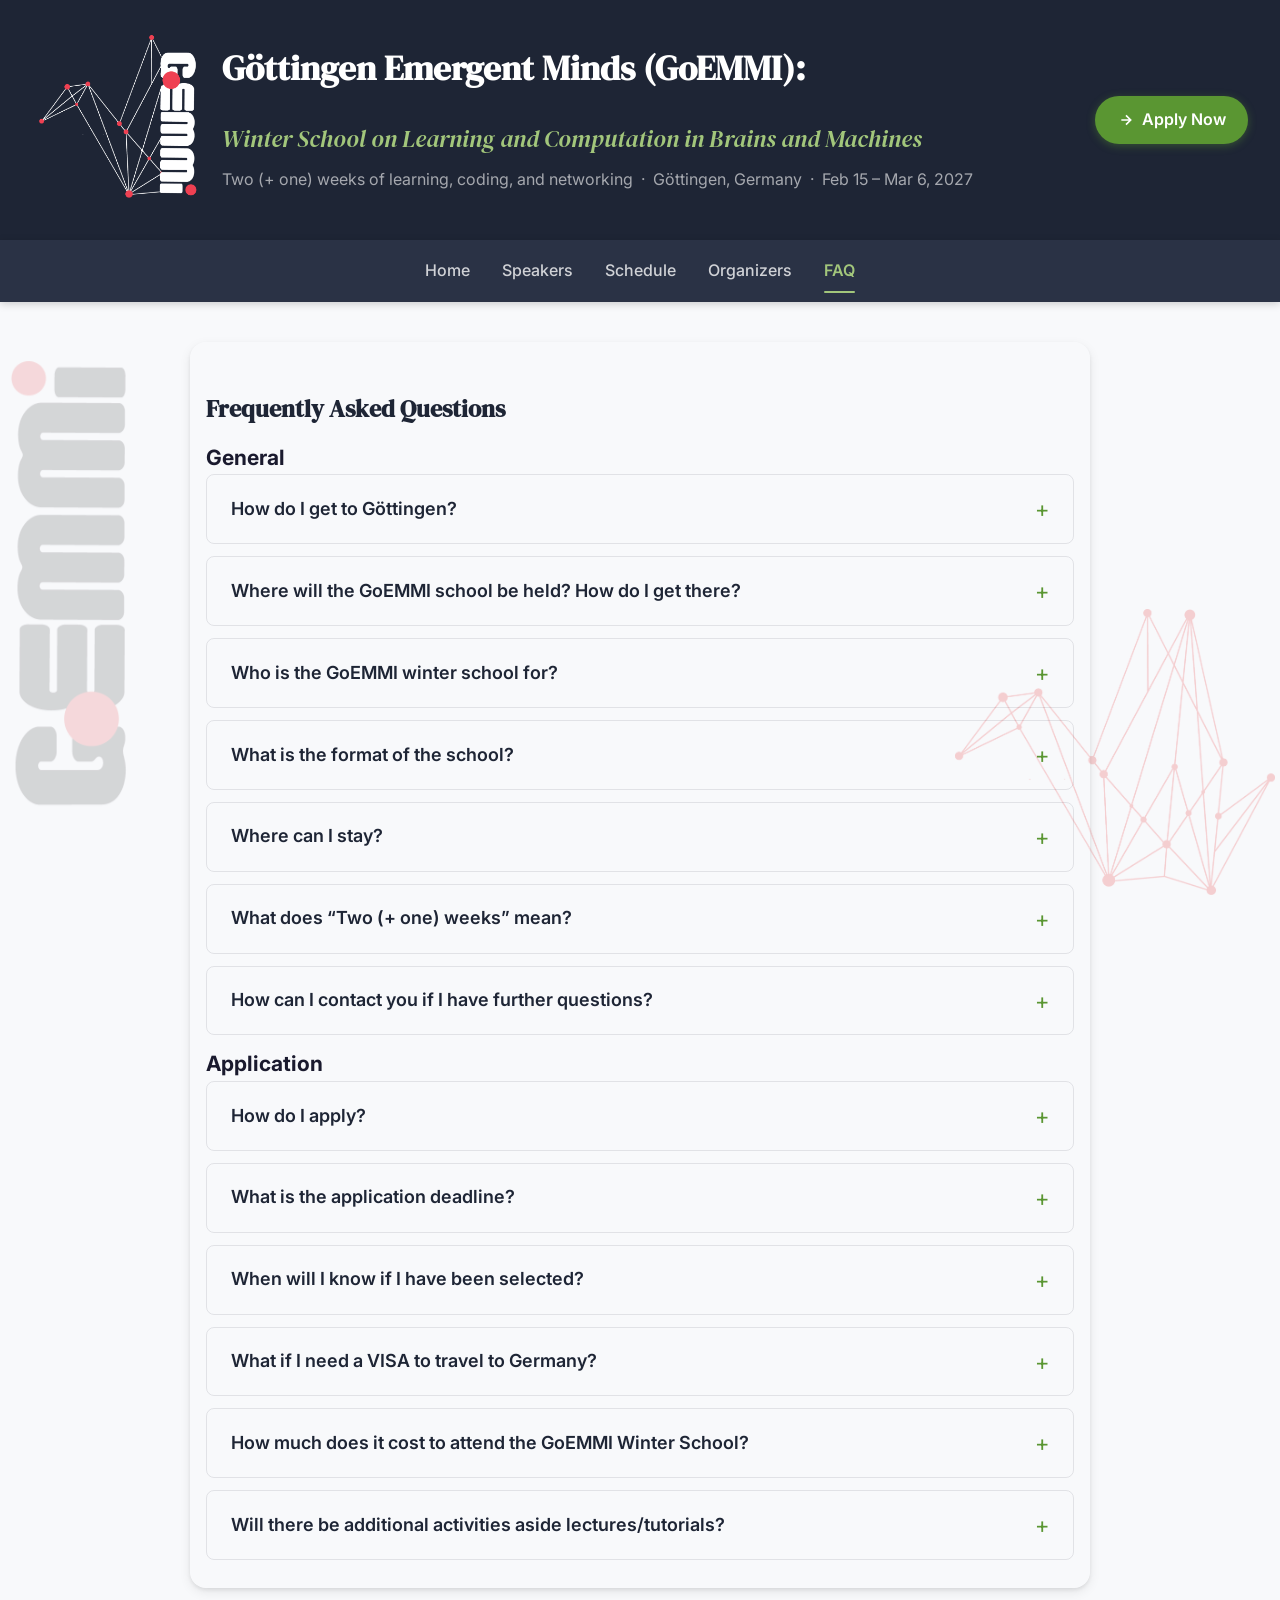
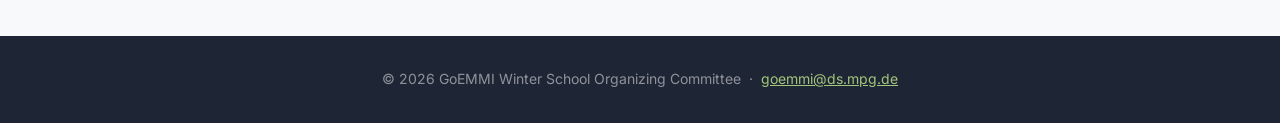
==== faq.html @ 10cb1e60 "h2 updated" ====
<!DOCTYPE html>
<html lang="en">
<head>
    <meta charset="UTF-8">
    <meta name="viewport" content="width=device-width, initial-scale=1.0">
    <title>GoEMMI 2027 — Winter School</title>
    <link rel="preconnect" href="https://fonts.googleapis.com">
    <link rel="preconnect" href="https://fonts.gstatic.com" crossorigin>
    <link href="https://fonts.googleapis.com/css2?family=DM+Serif+Display:ital@0;1&family=Inter:wght@300..700&display=swap" rel="stylesheet">
    <link rel="stylesheet" href="css/style.css">
</head>
<body>
    <a href="#main" class="skip-link">Skip to content</a>
    <header>
      <div class="header-inner">
        <a href="index.html" class="header-logo-link" aria-label="GoEMMI 2027 home">
          <img src="resources/logos/Logo02_white.png" alt="GoEMMI logo" class="header-logo-img" width="120" height="120" loading="eager">
        </a>
        <div class="header-text">
          <h1>Göttingen Emergent Minds (GoEMMI):</h1>
          <h2>Winter School on Learning and Computation in Brains and Machines</h2>
          <p>Two (+ one) weeks of learning, coding, and networking &nbsp;·&nbsp; Göttingen, Germany &nbsp;·&nbsp; Feb 15 – Mar 6, 2027</p>
        </div>
      </div>
        <a href="https://events.gwdg.de/event/1440/registrations/1227/" target="_blank" rel="noopener noreferrer" class="header-apply-btn">
          <svg width="16" height="16" viewBox="0 0 24 24" fill="none" stroke="currentColor" stroke-width="2.5" aria-hidden="true"><path d="M5 12h14M12 5l7 7-7 7"/></svg>
          Apply Now
        </a>
      </header>

    <nav>
        <a href="index.html">Home</a>
        <a href="speakers.html">Speakers</a>
        <a href="schedule.html">Schedule</a>
        <a href="organizers.html">Organizers</a>
        <a href="faq.html"aria-current="page">FAQ</a>
    </nav>

    <main id="main" class="container">
        <h2>Frequently Asked Questions</h2>
        
        <section class="faq-section">
            <h3>General</h3>
            <details>
                <summary>How do I get to Göttingen?</summary>
                <div class="faq-content">
                    <p>Göttingen is located in central Germany in the state of Lower Saxony (<em>Niedersachsen</em>), and as such is very well connected by the Deutsche Bahn high-speed rail system. Those arriving by rail should book tickets for the <strong>Göttingen Central Station (Göttingen Bahnhof)</strong>.</p>
                    <p>For those arriving by plane, the most convenient airport is Frankfurt International Airport (FRA) located in Frankfurt am Main. From the airport, Göttingen can be reached in ~2h via high-speed rail. The most convenient train ticket to Göttingen for those arriving by air can be booked from <em>Frankfurt Flughafen Fernbahnhof</em> which departs from inside Terminal 1 of the airport and has a direct connection to Göttingen.</p>
                    <p><a href="https://www.ds.mpg.de/2340/contact" target="_blank">Click here for more information</a>.</p>
                </div>
            </details>

            <details>
                <summary>Where will the GoEMMI school be held? How do I get there?</summary>
                <div class="faq-content">
                    <p>The GoEMMI school is hosted by the <a href="https://www.ds.mpg.de/" target="_blank">Max Planck Institute for Dynamics and Self-Organization</a>, located at Am Faßberg on the edge of the city. The campus can be reached via a 25 minute bus ride on the 21, and 23 bus lines from the central station, and the 22 bus line from the city center.</p>
                    <p><a href="https://www.ds.mpg.de/2340/contact" target="_blank">Click here for more information</a>.</p>
                </div>
            </details>

            <details>
                <summary>Who is the GoEMMI winter school for?</summary>
                <div class="faq-content">
                    <p>The GoEMMI Winter School is primarily aimed at late-stage Master’s students, PhD candidates, postdoctoral researchers, group leaders and professors working in areas such as computational neuroscience, statistical physics, complex dynamics, information theory, and biological or machine learning who are interested in deepening their understanding of both the theoretical and practical aspects of cognitive science.</p>
                    <p>This said, we warmly welcome applications from anyone with an interest in the topic: please do not hesitate to apply, even if your background does not fully align with those listed above. We particularly encourage applications from individuals from underrepresented backgrounds in academia.</p>
                </div>
            </details>

            <details>
                <summary>What is the format of the school?</summary>
                <div class="faq-content">
                    <p>The school is intended to provide a mixture of theoretical and hands on experience. Students will attend a mixture of lectures, which explore relevant background information and theory in a topic, and tutorials, where students will have the opportunity to engage practically with the material and discuss topics in depth with lecturers. Students will also complete an independed project with final results presented on the last day of the school.</p>
                    <p> A detailed schedule is available on the <a href="schedule.html">Schedule</a> page.</p>
                </div>
            </details>

            <details>
                <summary>Where can I stay?</summary>
                <div class="faq-content">
                    <p>There are many accomodation options available in Göttingen. However, we encourage students to stay at the <a href="https://www.ds.mpg.de/scientificmeetingcenter/" target="_blank">Max Planck Institute Guest house</a>, offering double rooms or a shared apartments. The Guest House is located in the southern part of the city, is connected to the train station by bus lines 61 and 21, and to the winter school venue by bus lines 21 and 22. The cost for the entire duration of the Winter School is €360. We encourage students to extend their stay by one additional week to complete the hands-on activities of the school without additional cost.</p>
                </div>
            </details>

            <details>
                <summary>What does “Two (+ one) weeks” mean?</summary>
                <div class="faq-content">
                    <p>During the first core weeks of the school (15/02/2027 to 26/02/2027) the school will feature lectures and hands-on tutorials from distinguished speakers as well as a hackaton. The thirs week of the school (26/02/2027 to 06/03/2027) will feature, instead, lab visits, networking events and time to further develop the projects initiated during the hackaton. Applicants are strongly encouraged to participate in the full three weeks, but only the attendance to the first core weeks is compulsory.</p>
            </details>
    
            <details>
                <summary>How can I contact you if I have further questions?</summary>
                <div class="faq-content">
                    <p>If you cannot find the answer to your questions in the FAQs, you may contact the organizing team at <a href="mailto:goemmi@ds.mpg.de">goemmi@ds.mpg.de</a>. Please note that we are a small team, so responses may be significantly delayed.</p>
            </details>
        </section>

        <section class="faq-section">
            <h3>Application</h3>
            <details>
                <summary>How do I apply?</summary>
                <div class="faq-content">
                    <p>We will open the application process at the beginning of June. Please have your up-to-date CV ready. We will ask you to indicate your level of confidence with programming languages and to briefly summarize your research projects related to the topic of the school. When considering applications, we will take into account the applicants’ career level to normalize obvious discrepancies in research experience. No reference letters are required.</p>
                </div>
            </details>
            
            <details>
                <summary>What is the application deadline?</summary>
                <div class="faq-content">
                    <p>Applications will close on September 1st 2026.</p>
                </div>
            </details>

            <details>
                <summary>When will I know if I have been selected?</summary>
                <div class="faq-content">
                    <p>The list of selected students is expected to be announced at the beginning of October, providing ample time for VISA procedure, travel arrangements and planning.</p>
                </div>
            </details>

            <details>
                <summary>What if I need a VISA to travel to Germany?</summary>
                <div class="faq-content">
                    <p>You will be able to specify your VISA requirements in the application form. We’ll gladly help you as much as possible.</p>
            </details>
            
            <details>
                <summary>How much does it cost to attend the GoEMMI Winter School?</summary>
                <div class="faq-content">
                    <p>There is no registration fee for the GoEMMI Winter School. However, participants are responsible for their own travel and accommodation expenses.</p>
                    <p>We believe that financial constraints should not prevent anyone from attending. Therefore, we will do our best to support selected participants with travel and accommodation costs when no alternative funding is available. If funding is a concern, please indicate this in your application.</p>
                    <p>Accommodation at the Max Planck Guest House costs approximately €360 for a stay of two (or three) weeks. Coffee breaks and one conference dinner are included in the program. Lunches and most dinners are not covered and must generally be paid for by the participants.</p>
                    <p>The university canteen is conveniently located near the lecture hall and offers affordable lunch options (approximately €4 per meal). In addition, the Guest House is fully equipped with kitchens and refrigerators, allowing participants to easily prepare their own meals if they wish.</p>
                </div>
            </details>

            <details>
                <summary>Will there be additional activities aside lectures/tutorials?</summary>
                <div class="faq-content">
                    <p>During the first core weeks of the school, the participants will be offered the opportunity to present their projects during a poster session. Additionally, there will be presentations from research groups based in Goettingen related to the topics of the winter school. Aside from the institutional program, there will be team building events and tours of the city.</p>
                    <p>The third week of the school will feature several laboratory tours as well as networking events.</p>
                </div>
            </details>
            
        </section>
    </main>


    <footer class="footer">
        © 2026 GoEMMI Winter School Organizing Committee &nbsp;·&nbsp;
        <a href="mailto:goemmi@ds.mpg.de">goemmi@ds.mpg.de</a>
    </footer>

    <img src="resources/logos/Goose_Logo_Red.png" alt="" class="page-goose-watermark" aria-hidden="true" width="840" loading="lazy">
    <img src="resources/logos/Text_logo_Blk.png" alt="" class="page-goemmi-watermark" aria-hidden="true" loading="lazy">

    <script src="js/script.js"></script>
</body>
</html>
---- css/style.css ----
@import url('https://fonts.googleapis.com/css2?family=DM+Serif+Display:ital@0;1&family=Inter:wght@300..700&display=swap');

*, *::before, *::after { box-sizing: border-box; margin: 0; padding: 0; }

:root {
  --green:        #5a9632;
  --green-dark:   #3d6e1f;
  --green-light:  #a2c67b;
  --green-pale:   #eef5e7;
  --navy:         #1e2535;
  --navy-2:       #2a3245;
  --text:         #1a1a2e;
  --text-muted:   #5a5f72;
  --text-faint:   #9da3b4;
  --bg:           #f8f9fb;
  --surface:      #ffffff;
  --surface-2:    #f2f5f8;
  --border:       rgba(30,37,53,0.1);
  --radius-sm:    0.375rem;
  --radius-md:    0.5rem;
  --radius-lg:    0.75rem;
  --radius-xl:    1rem;
  --shadow-sm:    0 1px 3px rgba(0,0,0,0.06), 0 1px 2px rgba(0,0,0,0.04);
  --shadow-md:    0 4px 12px rgba(0,0,0,0.08), 0 2px 4px rgba(0,0,0,0.08);
  --shadow-lg:    0 12px 32px rgba(0,0,0,0.1), 0 4px 8px rgba(0,0,0,0.05);
  --font-display: 'DM Serif Display', Georgia, serif;
  --font-body:    'Inter', 'Helvetica Neue', sans-serif;
  --text-xs:   clamp(0.75rem,  0.7rem  + 0.25vw, 0.875rem);
  --text-sm:   clamp(0.875rem, 0.8rem  + 0.35vw, 1rem);
  --text-base: clamp(1rem,     0.95rem + 0.25vw, 1.125rem);
  --text-lg:   clamp(1.125rem, 1rem    + 0.75vw, 1.5rem);
  --text-xl:   clamp(1.5rem,   1.2rem  + 1.25vw, 2.25rem);
  --text-2xl:  clamp(2rem,     1.2rem  + 2.5vw,  3.5rem);
  --space-2: 0.5rem;  --space-3: 0.75rem; --space-4: 1rem;
  --space-5: 1.25rem; --space-6: 1.5rem;  --space-8: 2rem;
  --space-10: 2.5rem; --space-12: 3rem;   --space-16: 4rem;
}

.page-goose-watermark {
  position: fixed;        
  bottom: 05px;          
  right: 05px;
  width: clamp(140px, 25vw, 520px);  
  height: auto;
  opacity: 0.2;         
  pointer-events: none;   
  user-select: none;
  z-index: 0;
  mix-blend-mode: multiply;  
  filter: grayscale(1%);    
}

.page-goemmi-watermark {
  position: fixed;
  top: 65vh;
  left: -5px;
  transform: translateY(-50%);  
  width: clamp(50px, 12vw, 200px);
  height: auto;
  opacity: 0.15;
  pointer-events: none;
  user-select: none;
  z-index: 0;
  mix-blend-mode: multiply;
  filter: grayscale(1%);
}

/* keeps all page content above the watermark layer */
header, nav, main, section, footer { position: relative; z-index: 1; }

html { scroll-behavior: smooth; -webkit-font-smoothing: antialiased; text-rendering: optimizeLegibility; }
body { font-family: var(--font-body); font-size: var(--text-base); color: var(--text); background: var(--bg); line-height: 1.6; min-height: 100dvh; }
img, video { display: block; max-width: 100%; height: auto; }
a { color: var(--green); transition: color 0.18s ease; }
a:hover { color: var(--green-dark); }
:focus-visible { outline: 2px solid var(--green); outline-offset: 3px; border-radius: var(--radius-sm); }

/* ── SKIP LINK ── */
.skip-link { position: absolute; top: -100%; left: var(--space-4); background: var(--navy); color: #fff; padding: var(--space-2) var(--space-4); border-radius: 0 0 var(--radius-md) var(--radius-md); font-size: var(--text-sm); font-weight: 600; z-index: 200; }
.skip-link:focus { top: 0; }

/* ── HEADER ── */
header {
  background: var(--navy);
  color: #fff;
  padding: var(--space-6) var(--space-8);
  display: flex;
  align-items: center;
  justify-content: space-between;
  gap: var(--space-6);
}

/* .header-inner wraps logo + text */
.header-inner {
  display: flex;
  align-items: center;
  gap: var(--space-5);
  flex: 1;
  min-width: 0;
}

/* Logo */
.header-logo-link { flex-shrink: 0; display: block; }
.header-logo-img {
  height: clamp(80px, 15vw, 300px);
  width: auto;
  display: block;
  border-radius: var(--radius-md);
  mix-blend-mode: screen;
}

/* Text block — .header-text is the new name, .header-left kept for backward compat */
.header-text,
.header-left {
  min-width: 0;
  flex: 1;
}
.header-text h1,
.header-left h1 {
  font-family: var(--font-display);
  font-size: var(--text-xl);
  color: #fff;
  line-height: 1.15;
  margin-bottom: var(--space-2);
}
.header-text h2,
.header-left h2 {
  font-family: var(--font-display);
  font-size: var(--text-lg);
  font-style: italic;
  color: var(--green-light);
  font-weight: 400;
  margin-bottom: var(--space-2);
}
.header-text p,
.header-left p {
  font-size: var(--text-sm);
  color: rgba(255,255,255,0.6);
}

/* Apply button in header */
.header-apply-btn {
  display: inline-flex;
  align-items: center;
  gap: var(--space-2);
  background: var(--green);
  color: #fff !important;
  text-decoration: none;
  padding: 0.7rem 1.4rem;
  border-radius: 9999px;
  font-weight: 600;
  font-size: var(--text-sm);
  white-space: nowrap;
  flex-shrink: 0;
  transition: background 0.18s ease, transform 0.15s ease, box-shadow 0.18s ease;
  box-shadow: 0 2px 8px rgba(90,150,50,0.4);
}
.header-apply-btn:hover,
.header-apply-btn:focus { background: var(--green-dark); transform: translateY(-1px); box-shadow: 0 4px 16px rgba(90,150,50,0.5); }

/* ── NAV ── */
nav {
  background: var(--navy-2);
  display: flex;
  justify-content: center;
  align-items: center;
  gap: var(--space-8);
  padding: 0.85rem var(--space-8);
  position: sticky;
  top: 0;
  z-index: 50;
  box-shadow: 0 2px 8px rgba(0,0,0,0.18);
}
nav a { color: rgba(255,255,255,0.78); text-decoration: none; font-weight: 500; font-size: var(--text-sm); padding: 0.3em 0; position: relative; transition: color 0.2s ease; }
nav a::after { content: ""; display: block; height: 2px; width: 0%; background: var(--green-light); position: absolute; left: 0; bottom: -4px; transition: width 0.22s cubic-bezier(.12,.74,.58,1.03); border-radius: 2px; }
nav a:hover, nav a:focus { color: #fff; outline: none; }
nav a:hover::after, nav a:focus::after { width: 100%; }
nav a.active, nav a[aria-current="page"] { color: var(--green-light); font-weight: 600; }
nav a.active::after, nav a[aria-current="page"]::after { width: 100%; }

/* ── COUNTDOWN HERO BAND ── */
.hero-band {
  background: linear-gradient(135deg, var(--navy) 0%, var(--navy-2) 100%);
  color: #fff;
  padding: var(--space-10) var(--space-8);
  text-align: center;
  position: relative;
  overflow: hidden;
}
.hero-goose {
  position: absolute;
  right: -4%;
  bottom: -8%;
  width: 48%;
  max-width: 500px;
  opacity: 0.15;
  mix-blend-mode: screen;
  pointer-events: none;
  user-select: none;
  transform: rotate(-5deg);
}
.hero-band-content { position: relative; z-index: 1; }
.hero-band h2 { font-family: var(--font-display); font-size: var(--text-xl); color: var(--green-light); margin-bottom: var(--space-8); }
.countdown-grid { display: flex; flex-wrap: wrap; gap: var(--space-8); justify-content: center; }
.countdown-box { background: rgba(255,255,255,0.07); border: 1px solid rgba(255,255,255,0.12); border-radius: var(--radius-xl); padding: var(--space-6) var(--space-8); min-width: 340px; max-width: 420px; flex: 1; }
.countdown-box-title { font-size: var(--text-xs); font-weight: 700; letter-spacing: 0.1em; text-transform: uppercase; color: rgba(255,255,255,0.5); margin-bottom: var(--space-4); }
.countdown-digits { display: flex; gap: var(--space-3); justify-content: center; align-items: flex-end; flex-wrap: nowrap; min-height: 4rem; }
.countdown-unit { display: flex; flex-direction: column; align-items: center; gap: 0.2rem; }
.countdown-num { font-family: var(--font-display); font-size: clamp(2.2rem, 5vw, 3.2rem); line-height: 1; color: #fff; min-width: 2.4ch; text-align: center; }
.countdown-label { font-size: var(--text-xs); color: rgba(255,255,255,0.4); text-transform: uppercase; letter-spacing: 0.07em; }
.countdown-sep { font-size: 2rem; color: rgba(255,255,255,0.2); padding-bottom: 0.3rem; align-self: center; }
.countdown-status { margin-top: var(--space-4); font-size: var(--text-sm); color: var(--green-light); font-weight: 600; }

/* ── APPLY CTA BAND ── */
.apply-cta-band { background: var(--green-pale); border-top: 3px solid var(--green-light); padding: var(--space-10) var(--space-8); text-align: center; }
.apply-cta-band h3 { font-family: var(--font-display); font-size: var(--text-lg); color: var(--navy); margin-bottom: var(--space-3); }
.apply-cta-band p { font-size: var(--text-sm); color: var(--text-muted); margin-bottom: var(--space-6); max-width: 52ch; margin-inline: auto; }
.btn-apply { display: inline-flex; align-items: center; gap: var(--space-2); background: var(--green); color: #fff !important; text-decoration: none; padding: 0.85rem 2rem; border-radius: 9999px; font-weight: 700; font-size: var(--text-base); transition: background 0.18s ease, transform 0.15s ease, box-shadow 0.18s ease; box-shadow: 0 4px 16px rgba(90,150,50,0.35); }
.btn-apply:hover, .btn-apply:focus { background: var(--green-dark); transform: translateY(-2px); box-shadow: 0 8px 24px rgba(90,150,50,0.45); }

/* ── MAIN CONTAINER ── */
.container { max-width: 900px; margin: var(--space-10) auto; padding: var(--space-4) var(--space-4); background: rgba(255, 255, 255, 0); box-shadow: var(--shadow-md); border-radius: var(--radius-xl); }
.container p, .container li { font-size: var(--text-base); line-height: 1.8; max-width: 72ch; }
.container ul { padding-left: var(--space-6); }
.container ul li { margin-bottom: var(--space-2); }
h1 { font-family: var(--font-display); font-size: var(--text-xl); color: var(--navy); margin-bottom: var(--space-4); }
h2 { font-family: var(--font-display); font-size: var(--text-lg); color: var(--navy); margin: var(--space-8) 0 var(--space-3); }

/* ── FOOTER ── */
.footer { background: var(--navy); color: rgba(255,255,255,0.5); text-align: center; padding: var(--space-8); font-size: var(--text-xs); margin-top: var(--space-12); }
.footer a { color: var(--green-light); }

/* ── TABLE ── */
table { width: 100%; border-collapse: collapse; margin-top: var(--space-4); }
th, td { padding: 0.75rem 1rem; border-bottom: 1px solid var(--border); text-align: left; font-size: var(--text-sm); }
th { background: var(--navy); color: #fff; font-weight: 600; }
tr:hover td { background: var(--green-pale); }

/* ── FAQ ── */
details { background: rgba(255, 255, 255, 0); border: 1px solid var(--border); border-radius: var(--radius-md); margin-bottom: var(--space-3); overflow: hidden; }
details[open] { border-color: var(--green); box-shadow: 0 4px 12px rgba(90,150,50,0.1); }
summary { font-weight: 600; font-size: var(--text-base); padding: var(--space-4) var(--space-6); cursor: pointer; list-style: none; display: flex; justify-content: space-between; align-items: center; color: var(--navy); }
summary::-webkit-details-marker { display: none; }
summary::after { content: "+"; color: var(--green); font-size: 1.4rem; font-weight: 400; }
details[open] summary::after { content: "−"; }
.faq-content { padding: var(--space-4) var(--space-6); border-top: 1px solid var(--border); font-size: var(--text-sm); color: var(--text-muted); line-height: 1.75; }
.faq-content a { color: var(--green); }
.faq-section-title { font-size: var(--text-xs); font-weight: 700; letter-spacing: 0.1em; text-transform: uppercase; color: var(--text-faint); margin: var(--space-8) 0 var(--space-3); border-bottom: 1px solid var(--border); padding-bottom: var(--space-2); }

/* ── SPEAKERS / ORGANIZERS ── */
.speakers-page { max-width: 900px; }
.speakers-grid { display: grid; grid-template-columns: repeat(auto-fill, minmax(min(280px,100%),1fr)); gap: var(--space-4); margin-top: var(--space-4); }
.speaker-card { background: rgba(255, 255, 255, 0); border: 5px solid var(--border); border-radius: var(--radius-xl); overflow: hidden; box-shadow: var(--shadow-sm); transition: transform 0.22s ease, box-shadow 0.22s ease; display: flex; flex-direction: column; }
.speaker-card:hover { transform: translateY(-4px); box-shadow: var(--shadow-lg); }
.speaker-photo { width: 100%; aspect-ratio: 1/1; object-fit: cover; background: var(--surface-2); }
.speaker-content { padding: var(--space-4) var(--space-4) var(--space-6); display: flex; flex-direction: column; gap: var(--space-2); flex-grow: 1; }
.speaker-content h2 { font-size: var(--text-base); color: var(--navy); margin: 0; }
.speaker-role { font-size: var(--text-xs); font-weight: 600; color: var(--text-muted); }
.speaker-topic { font-size: var(--text-xs); color: var(--text-faint); }
.speaker-links { display: flex; flex-wrap: wrap; gap: var(--space-2); margin-top: auto; padding-top: var(--space-3); }
.speaker-links a { text-decoration: none; color: var(--green); border: 1px solid var(--green); padding: 0.3rem 0.75rem; border-radius: 9999px; font-size: var(--text-xs); font-weight: 600; transition: all 0.18s ease; }
.speaker-links a:hover { background: var(--green); color: #fff; }
.speaker-bio {background: rgba(255, 255, 255, 0); margin-top: var(--space-2); border: 3px solid var(--border); padding-top: var(--space-2); }
.speaker-bio summary { list-style: none; cursor: pointer; color: var(--green); font-weight: 600; font-size: var(--text-xs); display: flex; align-items: center; justify-content: center; padding: var(--space-2); }
.speaker-bio summary::-webkit-details-marker { display: none; }
.speaker-bio summary::after { display: none; } /* override global + sign for speaker bios */
.speaker-bio summary::before { content: '▶'; display: inline-block; margin-right: 6px; font-size: 0.7rem; transition: transform 0.2s ease; }
.speaker-bio[open] summary::before { transform: rotate(90deg); }
.bio-text { margin-top: var(--space-3); font-size: var(--text-xs); line-height: 1.6; color: var(--text-muted); animation: slideDown 0.25s ease; }
@keyframes slideDown { from { opacity: 0; transform: translateY(-6px); } to { opacity: 1; transform: translateY(0); } }

/* ── RESPONSIVE ── */
@media (max-width: 768px) {
  header { flex-direction: column; align-items: flex-start; padding: var(--space-4); gap: var(--space-4); }
  .header-inner { gap: var(--space-3); }
  .header-logo-img { height: 60px; }
  .header-text h1, .header-left h1 { font-size: clamp(1rem, 4vw, 1.4rem); }
  .header-apply-btn { align-self: stretch; justify-content: center; }
  nav { flex-wrap: wrap; gap: var(--space-4); padding: var(--space-3) var(--space-4); }
  .container { margin: var(--space-4); padding: var(--space-6) var(--space-4); border-radius: var(--radius-lg); }
  .countdown-box { min-width: 100%; }
  .hero-band { padding: var(--space-8) var(--space-4); }
  .hero-goose { width: 70%; right: -5%; bottom: -5%; }
}
@media (prefers-reduced-motion: reduce) {
  *, *::before, *::after { animation-duration: 0.01ms !important; transition-duration: 0.01ms !important; }
}
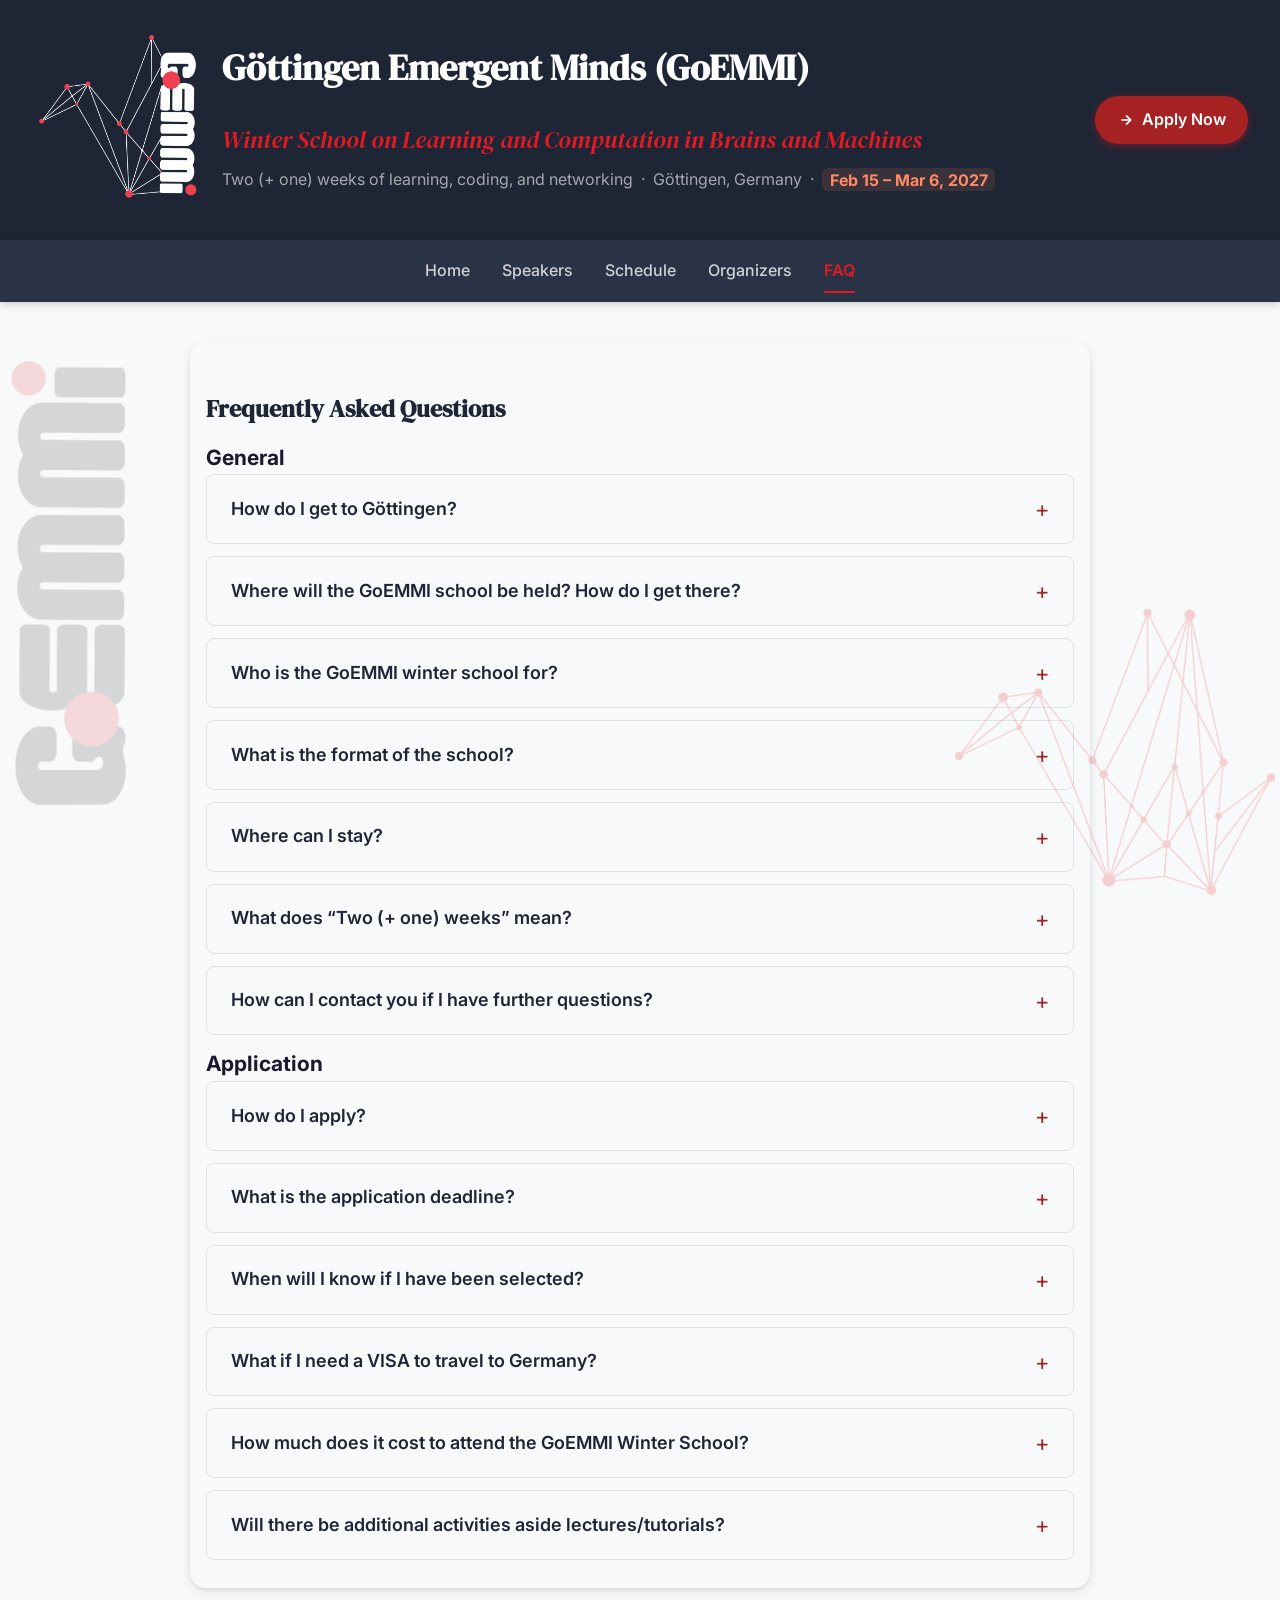
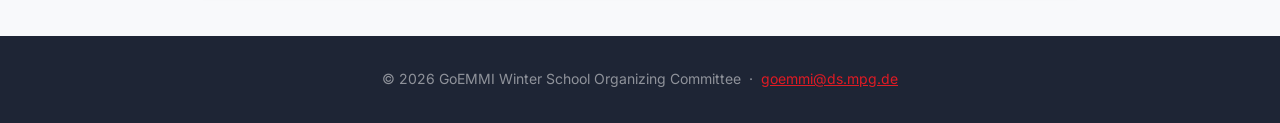
==== commit 73ec981b: "schedule, organizers update" ====
--- a/faq.html
+++ b/faq.html
@@ -17,9 +17,9 @@
           <img src="resources/logos/Logo02_white.png" alt="GoEMMI logo" class="header-logo-img" width="120" height="120" loading="eager">
         </a>
         <div class="header-text">
-          <h1>Göttingen Emergent Minds (GoEMMI):</h1>
+          <h1>Göttingen Emergent Minds (GoEMMI)</h1>
           <h2>Winter School on Learning and Computation in Brains and Machines</h2>
-          <p>Two (+ one) weeks of learning, coding, and networking &nbsp;·&nbsp; Göttingen, Germany &nbsp;·&nbsp; Feb 15 – Mar 6, 2027</p>
+          <p>Two (+ one) weeks of learning, coding, and networking &nbsp;·&nbsp; Göttingen, Germany &nbsp;·&nbsp; <strong><span class="highlight-date">Feb 15 – Mar 6, 2027</span></strong></p>
         </div>
       </div>
         <a href="https://events.gwdg.de/event/1440/registrations/1227/" target="_blank" rel="noopener noreferrer" class="header-apply-btn">
--- a/css/style.css
+++ b/css/style.css
@@ -3,10 +3,10 @@
 *, *::before, *::after { box-sizing: border-box; margin: 0; padding: 0; }
 
 :root {
-  --green:        #5a9632;
-  --green-dark:   #3d6e1f;
-  --green-light:  #a2c67b;
-  --green-pale:   #eef5e7;
+  --green:        #a72323;
+  --green-dark:   #e01b24;
+  --green-light:  #e01b24;
+  --green-pale:   #deddda;
   --navy:         #1e2535;
   --navy-2:       #2a3245;
   --text:         #1a1a2e;
@@ -29,7 +29,7 @@
   --text-sm:   clamp(0.875rem, 0.8rem  + 0.35vw, 1rem);
   --text-base: clamp(1rem,     0.95rem + 0.25vw, 1.125rem);
   --text-lg:   clamp(1.125rem, 1rem    + 0.75vw, 1.5rem);
-  --text-xl:   clamp(1.5rem,   1.2rem  + 1.25vw, 2.25rem);
+  --text-xl:   clamp(1.5rem,   1.2rem  + 1.35vw, 2.5rem);
   --text-2xl:  clamp(2rem,     1.2rem  + 2.5vw,  3.5rem);
   --space-2: 0.5rem;  --space-3: 0.75rem; --space-4: 1rem;
   --space-5: 1.25rem; --space-6: 1.5rem;  --space-8: 2rem;
@@ -153,10 +153,10 @@
   white-space: nowrap;
   flex-shrink: 0;
   transition: background 0.18s ease, transform 0.15s ease, box-shadow 0.18s ease;
-  box-shadow: 0 2px 8px rgba(90,150,50,0.4);
+  box-shadow: 0 2px 8px rgba(224, 27, 36, 0.4);
 }
 .header-apply-btn:hover,
-.header-apply-btn:focus { background: var(--green-dark); transform: translateY(-1px); box-shadow: 0 4px 16px rgba(90,150,50,0.5); }
+.header-apply-btn:focus { background: var(--green-dark); transform: translateY(-1px); box-shadow: 0 4px 16px rgba(224, 27, 36, 0.4); }
 
 /* ── NAV ── */
 nav {
@@ -200,7 +200,7 @@
   transform: rotate(-5deg);
 }
 .hero-band-content { position: relative; z-index: 1; }
-.hero-band h2 { font-family: var(--font-display); font-size: var(--text-xl); color: var(--green-light); margin-bottom: var(--space-8); }
+.hero-band h2 { font-family: var(--font-display); font-size: var(--text-xl); color: #ffffff; margin-bottom: var(--space-8); }
 .countdown-grid { display: flex; flex-wrap: wrap; gap: var(--space-8); justify-content: center; }
 .countdown-box { background: rgba(255,255,255,0.07); border: 1px solid rgba(255,255,255,0.12); border-radius: var(--radius-xl); padding: var(--space-6) var(--space-8); min-width: 340px; max-width: 420px; flex: 1; }
 .countdown-box-title { font-size: var(--text-xs); font-weight: 700; letter-spacing: 0.1em; text-transform: uppercase; color: rgba(255,255,255,0.5); margin-bottom: var(--space-4); }
@@ -209,7 +209,7 @@
 .countdown-num { font-family: var(--font-display); font-size: clamp(2.2rem, 5vw, 3.2rem); line-height: 1; color: #fff; min-width: 2.4ch; text-align: center; }
 .countdown-label { font-size: var(--text-xs); color: rgba(255,255,255,0.4); text-transform: uppercase; letter-spacing: 0.07em; }
 .countdown-sep { font-size: 2rem; color: rgba(255,255,255,0.2); padding-bottom: 0.3rem; align-self: center; }
-.countdown-status { margin-top: var(--space-4); font-size: var(--text-sm); color: var(--green-light); font-weight: 600; }
+.countdown-status { margin-top: var(--space-4); font-size: var(--text-sm); color: #ffffff; font-weight: 600; }
 
 /* ── APPLY CTA BAND ── */
 .apply-cta-band { background: var(--green-pale); border-top: 3px solid var(--green-light); padding: var(--space-10) var(--space-8); text-align: center; }
@@ -269,6 +269,210 @@
 .bio-text { margin-top: var(--space-3); font-size: var(--text-xs); line-height: 1.6; color: var(--text-muted); animation: slideDown 0.25s ease; }
 @keyframes slideDown { from { opacity: 0; transform: translateY(-6px); } to { opacity: 1; transform: translateY(0); } }
 
+/* schedule-page*/
+
+.schedule-container { max-width: 1100px; }
+
+.schedule-intro {
+  font-size: var(--text-sm);
+  color: var(--text-muted);
+  margin-bottom: var(--space-6);
+  max-width: 70ch;
+}
+
+/* ── LEGEND ── */
+.schedule-legend {
+  display: flex;
+  flex-wrap: wrap;
+  gap: var(--space-3);
+  margin-bottom: var(--space-6);
+}
+.legend-item {
+  font-size: var(--text-xs);
+  font-weight: 600;
+  padding: 0.25rem 0.75rem;
+  border-radius: 9999px;
+  letter-spacing: 0.03em;
+}
+.legend-lecture   { background: #dbeafe; color: #1e40af; }
+.legend-tutorial  { background: #d1fae5; color: #065f46; }
+.legend-hackathon { background: #ede9fe; color: #5b21b6; }
+.legend-social    { background: var(--green-pale); color: var(--green-dark); }
+.legend-special   { background: #fef3c7; color: #92400e; }
+
+/* ── WEEK TABS ── */
+.week-tabs {
+  display: flex;
+  gap: var(--space-3);
+  margin-bottom: var(--space-6);
+  border-bottom: 2px solid var(--border);
+}
+.week-tab {
+  background: none;
+  border: none;
+  padding: var(--space-3) var(--space-5);
+  font-size: var(--text-sm);
+  font-weight: 600;
+  font-family: var(--font-body);
+  color: var(--text-muted);
+  cursor: pointer;
+  border-bottom: 3px solid transparent;
+  margin-bottom: -2px;
+  border-radius: var(--radius-sm) var(--radius-sm) 0 0;
+  transition: color 0.18s ease, border-color 0.18s ease, background 0.18s ease;
+}
+.week-tab:hover { color: var(--navy); background: var(--green-pale); }
+.week-tab.active { color: var(--navy); border-bottom-color: var(--green); }
+.week-tab:focus-visible { outline: 2px solid var(--green); outline-offset: 2px; }
+
+/* ── PANELS ── */
+.week-panel[hidden] { display: none; }
+.week-heading {
+  font-family: var(--font-display);
+  font-size: var(--text-lg);
+  color: var(--navy);
+  margin-bottom: var(--space-5);
+  margin-top: var(--space-2);
+}
+
+/* ── DESKTOP TABLE (>=900px) ── */
+.schedule-mobile  { display: none; }
+.schedule-desktop { display: block; overflow-x: auto; -webkit-overflow-scrolling: touch; }
+
+.sched-table {
+  width: 100%;
+  border-collapse: collapse;
+  font-size: var(--text-xs);
+  min-width: 820px;
+  table-layout: fixed;
+}
+.sched-table thead th {
+  background: rgba(255, 255, 255, 0);
+  color: #000;
+  font-weight: 600;
+  font-size: var(--text-xs);
+  padding: 0.65rem 0.6rem;
+  text-align: center;
+  border-right: 1px solid rgba(255,255,255,0.1);
+  line-height: 1.4;
+}
+.sched-table thead th:first-child { text-align: left; }
+.col-date { font-size: 0.7rem; font-weight: 400; opacity: 0.7; display: block; }
+.sched-table tbody td {
+  padding: 0.5rem 0.6rem;
+  border: 1px solid var(--border);
+  vertical-align: top;
+  line-height: 1.45;
+  font-size: var(--text-xs);
+}
+td.col-time {
+  font-weight: 700;
+  color: var(--text-muted);
+  font-size: 0.7rem;
+  white-space: nowrap;
+  background: var(--surface-2);
+  width: 68px;
+}
+.ev-lecture   { background: #eff6ff; color: #1e40af; }
+.ev-tutorial  { background: #ecfdf5; color: #065f46; }
+.ev-hackathon { background: #f5f3ff; color: #5b21b6; }
+.ev-social    { background: var(--green-pale); color: var(--green-dark); font-size: 0.68rem; }
+.ev-special   { background: #fffbeb; color: #92400e; }
+.sched-table em { font-style: italic; opacity: 0.85; }
+.two-col { font-size: 0.68rem; }
+
+/* ── MOBILE CARDS (<900px) ── */
+@media (max-width: 900px) {
+  .schedule-desktop { display: none; }
+  .schedule-mobile  { display: block; }
+}
+.day-card {
+  background: rgba(255, 255, 255, 0);
+  border: 1px solid var(--border);
+  border-radius: var(--radius-lg);
+  margin-bottom: var(--space-4);
+  overflow: hidden;
+  box-shadow: var(--shadow-sm);
+}
+.day-title {
+  font-family: var(--font-display);
+  font-size: var(--text-base);
+  color: #fff;
+  background: var(--navy);
+  padding: var(--space-3) var(--space-4);
+  margin: 0;
+}
+.event-row {
+  display: flex;
+  align-items: baseline;
+  gap: var(--space-3);
+  padding: var(--space-2) var(--space-4);
+  border-bottom: 1px solid var(--border);
+  font-size: var(--text-xs);
+}
+.event-row:last-child { border-bottom: none; }
+.event-time {
+  font-weight: 700;
+  color: var(--text-muted);
+  white-space: nowrap;
+  min-width: 5.5rem;
+  flex-shrink: 0;
+  font-size: 0.7rem;
+}
+.event-desc { flex: 1; line-height: 1.5; }
+.event-lecture   { background: #eff6ff; }
+.event-lecture   .event-desc { color: #1e40af; }
+.event-tutorial  { background: #ecfdf5; }
+.event-tutorial  .event-desc { color: #065f46; }
+.event-hackathon { background: #f5f3ff; }
+.event-hackathon .event-desc { color: #5b21b6; }
+.event-social    { background: var(--green-pale); }
+.event-social    .event-desc { color: var(--green-dark); }
+.event-special   { background: #fffbeb; }
+.event-special   .event-desc { color: #92400e; }
+
+.dates-info-box {
+  display: flex;
+  gap: 1.5rem;
+  justify-content: center;
+  flex-wrap: wrap;
+  margin: 1.5rem auto 2rem;
+  max-width: 640px;
+}
+
+.date-item {
+  display: flex;
+  flex-direction: column;
+  align-items: center;
+  background: rgba(255, 255, 255, 0.07);
+  border: 1px solid rgba(255, 255, 255, 0.15);
+  border-radius: 12px;
+  padding: 1rem 2rem;
+  min-width: 220px;
+}
+
+.date-label {
+  font-size: 0.8rem;
+  text-transform: uppercase;
+  letter-spacing: 0.08em;
+  color: #aaa;
+  margin-bottom: 0.4rem;
+}
+
+.date-value {
+  font-size: 1.15rem;
+  font-weight: 700;
+  color: #ffffff;
+}
+
+.highlight-date {
+  color: #ff8a65; /* warm accent — matches the color already used in script.js */
+  background: rgba(255, 138, 101, 0.12);
+  padding: 0.1em 0.45em;
+  border-radius: 6px;
+  white-space: nowrap;
+}
+
 /* ── RESPONSIVE ── */
 @media (max-width: 768px) {
   header { flex-direction: column; align-items: flex-start; padding: var(--space-4); gap: var(--space-4); }
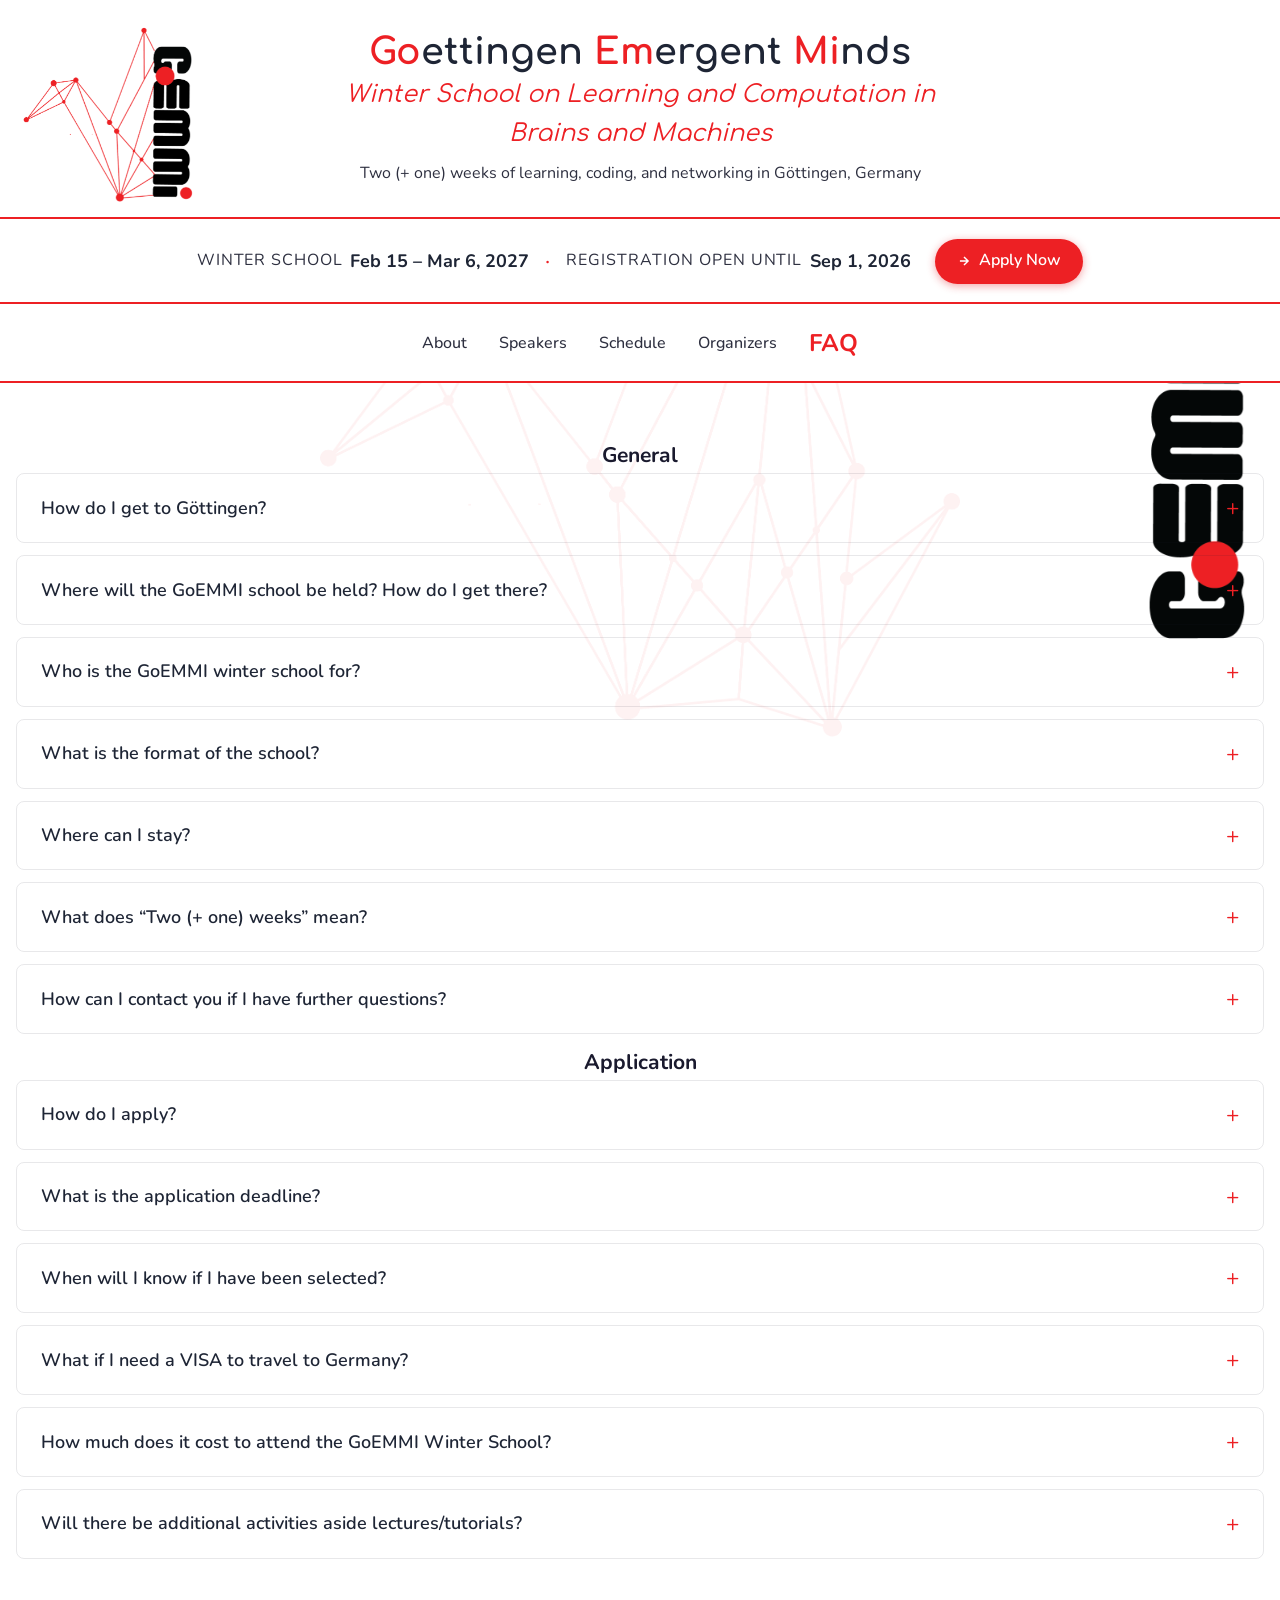
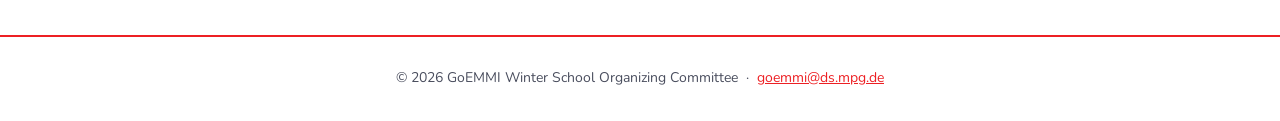
==== commit 0981ee49: "Preview build for DariusBu GitHub Pages Co-Authored-By: Claude Sonnet 4.6 <noreply@anthropic.com>" ====
--- a/faq.html
+++ b/faq.html
@@ -6,30 +6,44 @@
     <title>GoEMMI 2027 — Winter School</title>
     <link rel="preconnect" href="https://fonts.googleapis.com">
     <link rel="preconnect" href="https://fonts.gstatic.com" crossorigin>
-    <link href="https://fonts.googleapis.com/css2?family=DM+Serif+Display:ital@0;1&family=Inter:wght@300..700&display=swap" rel="stylesheet">
+    <link href="https://fonts.googleapis.com/css2?family=Comfortaa:wght@400;600;700&family=Nunito:wght@300..700&family=Inter:wght@300..700&display=swap" rel="stylesheet">
     <link rel="stylesheet" href="css/style.css">
 </head>
 <body>
     <a href="#main" class="skip-link">Skip to content</a>
-    <header>
-      <div class="header-inner">
-        <a href="index.html" class="header-logo-link" aria-label="GoEMMI 2027 home">
-          <img src="resources/logos/Logo02_white.png" alt="GoEMMI logo" class="header-logo-img" width="120" height="120" loading="eager">
-        </a>
-        <div class="header-text">
-          <h1>Göttingen Emergent Minds (GoEMMI)</h1>
-          <h2>Winter School on Learning and Computation in Brains and Machines</h2>
-          <p>Two (+ one) weeks of learning, coding, and networking &nbsp;·&nbsp; Göttingen, Germany &nbsp;·&nbsp; <strong><span class="highlight-date">Feb 15 – Mar 6, 2027</span></strong></p>
-        </div>
-      </div>
-        <a href="https://events.gwdg.de/event/1440/registrations/1227/" target="_blank" rel="noopener noreferrer" class="header-apply-btn">
-          <svg width="16" height="16" viewBox="0 0 24 24" fill="none" stroke="currentColor" stroke-width="2.5" aria-hidden="true"><path d="M5 12h14M12 5l7 7-7 7"/></svg>
-          Apply Now
-        </a>
-      </header>
+  <header>
+    <img src="resources/logos/Logo02_Blk.png" alt="GoEMMI" class="header-logo-left" loading="eager">
+    <img src="resources/logos/Text_logo_Blk.png" alt="" class="header-logo-right" aria-hidden="true" loading="eager">
+    <div class="header-text">
+      <h1><span class="acronym">Go</span>ettingen <span class="acronym">Em</span>ergent <span class="acronym">Mi</span>nds</h1>
+      <h2>Winter School on Learning and Computation in Brains and Machines</h2>
+      <p>Two (+ one) weeks of learning, coding, and networking in Göttingen, Germany</p>
+    </div>
+  </header>
 
-    <nav>
-        <a href="index.html">Home</a>
+  <!-- CALENDAR STRIP -->
+  <section class="calendar-strip" aria-label="Important dates">
+    <div class="calendar-strip-dates">
+      <span class="calendar-date-item">
+        <span class="calendar-date-label">Winter School</span>
+        <span class="calendar-date-val">Feb 15 – Mar 6, 2027</span>
+      </span>
+      <span class="calendar-strip-sep">·</span>
+      <span class="calendar-date-item">
+        <span class="calendar-date-label">Registration open until</span>
+        <span class="calendar-date-val">Sep 1, 2026</span>
+      </span>
+    </div>
+    <a href="https://events.gwdg.de/event/1440/registrations/1227/" target="_blank" rel="noopener noreferrer" class="calendar-strip-apply-btn">
+      <svg width="14" height="14" viewBox="0 0 24 24" fill="none" stroke="currentColor" stroke-width="2.5" aria-hidden="true"><path d="M5 12h14M12 5l7 7-7 7"/></svg>
+      Apply Now
+    </a>
+  </section>
+
+  
+
+<nav>
+        <a href="index.html">About</a>
         <a href="speakers.html">Speakers</a>
         <a href="schedule.html">Schedule</a>
         <a href="organizers.html">Organizers</a>
@@ -37,7 +51,7 @@
     </nav>
 
     <main id="main" class="container">
-        <h2>Frequently Asked Questions</h2>
+
         
         <section class="faq-section">
             <h3>General</h3>
@@ -149,9 +163,7 @@
         © 2026 GoEMMI Winter School Organizing Committee &nbsp;·&nbsp;
         <a href="mailto:goemmi@ds.mpg.de">goemmi@ds.mpg.de</a>
     </footer>
-
-    <img src="resources/logos/Goose_Logo_Red.png" alt="" class="page-goose-watermark" aria-hidden="true" width="840" loading="lazy">
-    <img src="resources/logos/Text_logo_Blk.png" alt="" class="page-goemmi-watermark" aria-hidden="true" loading="lazy">
+  <img src="resources/logos/Goose_Logo_Red.png" alt="" class="page-goose-bg" aria-hidden="true" loading="lazy">
 
     <script src="js/script.js"></script>
 </body>
--- a/css/style.css
+++ b/css/style.css
@@ -3,15 +3,15 @@
 *, *::before, *::after { box-sizing: border-box; margin: 0; padding: 0; }
 
 :root {
-  --green:        #a72323;
-  --green-dark:   #e01b24;
-  --green-light:  #e01b24;
+  --green:        #ED2024;
+  --green-dark:   #ED2024;
+  --green-light:  #ED2024;
   --green-pale:   #deddda;
   --navy:         #1e2535;
   --navy-2:       #2a3245;
   --text:         #1a1a2e;
-  --text-muted:   #5a5f72;
-  --text-faint:   #9da3b4;
+  --text-muted:   #2e3040;
+  --text-faint:   #4a4e5e;
   --bg:           #f8f9fb;
   --surface:      #ffffff;
   --surface-2:    #f2f5f8;
@@ -23,8 +23,8 @@
   --shadow-sm:    0 1px 3px rgba(0,0,0,0.06), 0 1px 2px rgba(0,0,0,0.04);
   --shadow-md:    0 4px 12px rgba(0,0,0,0.08), 0 2px 4px rgba(0,0,0,0.08);
   --shadow-lg:    0 12px 32px rgba(0,0,0,0.1), 0 4px 8px rgba(0,0,0,0.05);
-  --font-display: 'DM Serif Display', Georgia, serif;
-  --font-body:    'Inter', 'Helvetica Neue', sans-serif;
+  --font-display: 'Comfortaa', sans-serif;
+  --font-body:    'Nunito', 'Inter', sans-serif;
   --text-xs:   clamp(0.75rem,  0.7rem  + 0.25vw, 0.875rem);
   --text-sm:   clamp(0.875rem, 0.8rem  + 0.35vw, 1rem);
   --text-base: clamp(1rem,     0.95rem + 0.25vw, 1.125rem);
@@ -34,42 +34,35 @@
   --space-2: 0.5rem;  --space-3: 0.75rem; --space-4: 1rem;
   --space-5: 1.25rem; --space-6: 1.5rem;  --space-8: 2rem;
   --space-10: 2.5rem; --space-12: 3rem;   --space-16: 4rem;
-}
-
-.page-goose-watermark {
-  position: fixed;        
-  bottom: 05px;          
-  right: 05px;
-  width: clamp(140px, 25vw, 520px);  
+  --page-max-width: 1350px;
+  /* White band only as wide as the content container; transparent outside */
+  --strip-bg: linear-gradient(
+    to right,
+    transparent                                    calc((100% - var(--page-max-width)) / 2),
+    #fff        calc((100% - var(--page-max-width)) / 2),
+    #fff        calc((100% + var(--page-max-width)) / 2),
+    transparent                                    calc((100% + var(--page-max-width)) / 2)
+  );
+}
+
+.page-goose-bg {
+  position: fixed;
+  top: 50%;
+  left: 50%;
+  transform: translate(-50%, -50%);
+  width: clamp(300px, 50vw, 720px);
   height: auto;
-  opacity: 0.2;         
-  pointer-events: none;   
-  user-select: none;
-  z-index: 0;
-  mix-blend-mode: multiply;  
-  filter: grayscale(1%);    
-}
-
-.page-goemmi-watermark {
-  position: fixed;
-  top: 65vh;
-  left: -5px;
-  transform: translateY(-50%);  
-  width: clamp(50px, 12vw, 200px);
-  height: auto;
-  opacity: 0.15;
+  opacity: 0.06;
   pointer-events: none;
   user-select: none;
   z-index: 0;
-  mix-blend-mode: multiply;
-  filter: grayscale(1%);
 }
 
 /* keeps all page content above the watermark layer */
 header, nav, main, section, footer { position: relative; z-index: 1; }
 
 html { scroll-behavior: smooth; -webkit-font-smoothing: antialiased; text-rendering: optimizeLegibility; }
-body { font-family: var(--font-body); font-size: var(--text-base); color: var(--text); background: var(--bg); line-height: 1.6; min-height: 100dvh; }
+body { font-family: var(--font-body); font-size: var(--text-base); color: var(--text); background: #fff; line-height: 1.6; min-height: 100dvh; }
 img, video { display: block; max-width: 100%; height: auto; }
 a { color: var(--green); transition: color 0.18s ease; }
 a:hover { color: var(--green-dark); }
@@ -81,86 +74,91 @@
 
 /* ── HEADER ── */
 header {
-  background: var(--navy);
-  color: #fff;
-  padding: var(--space-6) var(--space-8);
-  display: flex;
-  align-items: center;
-  justify-content: space-between;
-  gap: var(--space-6);
-}
-
-/* .header-inner wraps logo + text */
+  background: var(--strip-bg);
+  color: var(--text);
+  padding: var(--space-8) clamp(240px, 24vw, 380px);
+  display: flex;
+  align-items: center;
+  justify-content: center;
+  position: relative;
+  min-height: 180px;
+}
+header::after {
+  content: '';
+  position: absolute;
+  bottom: 0;
+  left: 50%;
+  transform: translateX(-50%);
+  width: min(var(--page-max-width), 100%);
+  height: 2px;
+  background: var(--green);
+}
+
+/* Fixed corner logos — always visible relative to viewport */
+.header-logo-left,
+.header-logo-right {
+  position: fixed;
+  display: block;
+  width: auto;
+  z-index: 45; /* below sticky nav (50), above page content (1) */
+  pointer-events: none; /* don't intercept clicks */
+  will-change: transform;
+}
+.header-logo-left {
+  top: var(--space-4);
+  left: var(--space-4);
+  height: clamp(128px, 16vw, 240px);
+  -webkit-transform: translateZ(0);
+  transform: translateZ(0);
+}
+.header-logo-right {
+  top: 50vh;
+  right: var(--space-4);
+  height: clamp(240px, 30vw, 420px);
+  transform: translateY(-50%) translateZ(0);
+}
+
+/* Subpage header (header-inner layout still used on non-home pages) */
 .header-inner {
   display: flex;
   align-items: center;
   gap: var(--space-5);
-  flex: 1;
-  min-width: 0;
-}
-
-/* Logo */
-.header-logo-link { flex-shrink: 0; display: block; }
+}
 .header-logo-img {
-  height: clamp(80px, 15vw, 300px);
+  height: clamp(60px, 8vw, 110px);
   width: auto;
   display: block;
-  border-radius: var(--radius-md);
-  mix-blend-mode: screen;
-}
-
-/* Text block — .header-text is the new name, .header-left kept for backward compat */
-.header-text,
-.header-left {
+}
+
+/* Centered text block */
+.header-text {
+  text-align: center;
   min-width: 0;
-  flex: 1;
-}
-.header-text h1,
-.header-left h1 {
+}
+.acronym { color: var(--green); }
+.header-text h1 {
   font-family: var(--font-display);
   font-size: var(--text-xl);
-  color: #fff;
+  color: var(--navy);
   line-height: 1.15;
-  margin-bottom: var(--space-2);
-}
-.header-text h2,
-.header-left h2 {
+  margin-bottom: 0.15rem;
+}
+.header-text h2 {
   font-family: var(--font-display);
   font-size: var(--text-lg);
   font-style: italic;
-  color: var(--green-light);
+  color: var(--green);
   font-weight: 400;
-  margin-bottom: var(--space-2);
-}
-.header-text p,
-.header-left p {
+  margin: 0.15rem 0 var(--space-2);
+}
+.header-text p {
   font-size: var(--text-sm);
-  color: rgba(255,255,255,0.6);
-}
-
-/* Apply button in header */
-.header-apply-btn {
-  display: inline-flex;
-  align-items: center;
-  gap: var(--space-2);
-  background: var(--green);
-  color: #fff !important;
-  text-decoration: none;
-  padding: 0.7rem 1.4rem;
-  border-radius: 9999px;
-  font-weight: 600;
-  font-size: var(--text-sm);
-  white-space: nowrap;
-  flex-shrink: 0;
-  transition: background 0.18s ease, transform 0.15s ease, box-shadow 0.18s ease;
-  box-shadow: 0 2px 8px rgba(224, 27, 36, 0.4);
-}
-.header-apply-btn:hover,
-.header-apply-btn:focus { background: var(--green-dark); transform: translateY(-1px); box-shadow: 0 4px 16px rgba(224, 27, 36, 0.4); }
+  color: var(--text-muted);
+}
 
 /* ── NAV ── */
 nav {
-  background: var(--navy-2);
+  background: var(--strip-bg);
   display: flex;
   justify-content: center;
   align-items: center;
@@ -169,14 +167,25 @@
   position: sticky;
   top: 0;
   z-index: 50;
-  box-shadow: 0 2px 8px rgba(0,0,0,0.18);
-}
-nav a { color: rgba(255,255,255,0.78); text-decoration: none; font-weight: 500; font-size: var(--text-sm); padding: 0.3em 0; position: relative; transition: color 0.2s ease; }
-nav a::after { content: ""; display: block; height: 2px; width: 0%; background: var(--green-light); position: absolute; left: 0; bottom: -4px; transition: width 0.22s cubic-bezier(.12,.74,.58,1.03); border-radius: 2px; }
-nav a:hover, nav a:focus { color: #fff; outline: none; }
+  isolation: isolate;
+}
+nav::after {
+  content: '';
+  position: absolute;
+  bottom: 0;
+  left: 50%;
+  transform: translateX(-50%);
+  width: min(var(--page-max-width), 100%);
+  height: 2px;
+  background: var(--green);
+  pointer-events: none;
+}
+nav a { color: var(--text-muted); text-decoration: none; font-weight: 500; font-size: var(--text-sm); padding: 0.3em 0; position: relative; transition: color 0.2s ease; }
+nav a::after { content: ""; display: block; height: 2px; width: 0%; background: var(--green); position: absolute; left: 0; bottom: -4px; transition: width 0.22s cubic-bezier(.12,.74,.58,1.03); border-radius: 2px; }
+nav a:hover, nav a:focus { color: var(--navy); outline: none; }
 nav a:hover::after, nav a:focus::after { width: 100%; }
-nav a.active, nav a[aria-current="page"] { color: var(--green-light); font-weight: 600; }
-nav a.active::after, nav a[aria-current="page"]::after { width: 100%; }
+nav a.active, nav a[aria-current="page"] { color: var(--green); font-weight: 700; font-size: var(--text-lg); }
+nav a.active::after, nav a[aria-current="page"]::after { width: 0; }
 
 /* ── COUNTDOWN HERO BAND ── */
 .hero-band {
@@ -202,14 +211,102 @@
 .hero-band-content { position: relative; z-index: 1; }
 .hero-band h2 { font-family: var(--font-display); font-size: var(--text-xl); color: #ffffff; margin-bottom: var(--space-8); }
 .countdown-grid { display: flex; flex-wrap: wrap; gap: var(--space-8); justify-content: center; }
-.countdown-box { background: rgba(255,255,255,0.07); border: 1px solid rgba(255,255,255,0.12); border-radius: var(--radius-xl); padding: var(--space-6) var(--space-8); min-width: 340px; max-width: 420px; flex: 1; }
-.countdown-box-title { font-size: var(--text-xs); font-weight: 700; letter-spacing: 0.1em; text-transform: uppercase; color: rgba(255,255,255,0.5); margin-bottom: var(--space-4); }
+.countdown-box { background: var(--surface-2); border: 1px solid var(--border); border-radius: var(--radius-xl); padding: var(--space-6) var(--space-8); min-width: 340px; max-width: 420px; flex: 1; }
+.countdown-box-title { font-size: var(--text-xs); font-weight: 700; letter-spacing: 0.1em; text-transform: uppercase; color: var(--text-faint); margin-bottom: var(--space-4); }
 .countdown-digits { display: flex; gap: var(--space-3); justify-content: center; align-items: flex-end; flex-wrap: nowrap; min-height: 4rem; }
 .countdown-unit { display: flex; flex-direction: column; align-items: center; gap: 0.2rem; }
-.countdown-num { font-family: var(--font-display); font-size: clamp(2.2rem, 5vw, 3.2rem); line-height: 1; color: #fff; min-width: 2.4ch; text-align: center; }
-.countdown-label { font-size: var(--text-xs); color: rgba(255,255,255,0.4); text-transform: uppercase; letter-spacing: 0.07em; }
-.countdown-sep { font-size: 2rem; color: rgba(255,255,255,0.2); padding-bottom: 0.3rem; align-self: center; }
-.countdown-status { margin-top: var(--space-4); font-size: var(--text-sm); color: #ffffff; font-weight: 600; }
+.countdown-num { font-family: var(--font-display); font-size: clamp(2.2rem, 5vw, 3.2rem); line-height: 1; color: var(--navy); min-width: 2.4ch; text-align: center; }
+.countdown-label { font-size: var(--text-xs); color: var(--text-faint); text-transform: uppercase; letter-spacing: 0.07em; }
+.countdown-sep { font-size: 2rem; color: var(--border); padding-bottom: 0.3rem; align-self: center; }
+.countdown-status { margin-top: var(--space-4); font-size: var(--text-sm); color: var(--text-muted); font-weight: 600; }
+
+/* ── CALENDAR STRIP ── */
+.calendar-strip {
+  background: var(--strip-bg);
+  color: var(--text);
+  padding: 1.25rem var(--space-8);
+  position: relative;
+  display: flex;
+  align-items: center;
+  justify-content: center;
+  gap: var(--space-6);
+  flex-wrap: wrap;
+}
+.calendar-strip-title {
+  font-family: var(--font-display);
+  font-size: var(--text-lg);
+  font-weight: 700;
+  color: var(--navy);
+  white-space: nowrap;
+}
+.calendar-strip-dates {
+  display: flex;
+  align-items: center;
+  gap: var(--space-4);
+  flex-wrap: wrap;
+}
+.calendar-date-item {
+  display: flex;
+  align-items: center;
+  gap: 0.4em;
+}
+.calendar-date-label {
+  color: var(--text-muted);
+  font-size: var(--text-sm);
+  text-transform: uppercase;
+  letter-spacing: 0.06em;
+}
+.calendar-date-val {
+  font-weight: 700;
+  color: var(--navy);
+  font-size: var(--text-base);
+}
+.calendar-strip-sep {
+  color: var(--green);
+  font-size: 1.4rem;
+}
+.calendar-strip-apply-btn {
+  display: inline-flex;
+  align-items: center;
+  gap: var(--space-2);
+  background: var(--green);
+  color: #fff !important;
+  text-decoration: none;
+  padding: 0.6rem 1.4rem;
+  border-radius: 9999px;
+  font-weight: 600;
+  font-size: var(--text-sm);
+  white-space: nowrap;
+  flex-shrink: 0;
+  transition: background 0.18s ease, transform 0.15s ease, box-shadow 0.18s ease;
+  box-shadow: 0 2px 8px rgba(224, 27, 36, 0.4);
+}
+.calendar-strip-apply-btn:hover,
+.calendar-strip-apply-btn:focus { background: var(--green-dark); transform: translateY(-1px); box-shadow: 0 4px 16px rgba(224, 27, 36, 0.4); }
+.calendar-strip::after {
+  content: '';
+  position: absolute;
+  bottom: 0;
+  left: 50%;
+  transform: translateX(-50%);
+  width: min(var(--page-max-width), 100%);
+  height: 2px;
+  background: var(--green);
+}
+
+/* ── COUNTDOWN FOOTER BAND ── */
+.countdown-footer-band {
+  background: #fff;
+  border-top: 2px solid var(--green);
+  padding: var(--space-10) var(--space-8);
+  text-align: center;
+  display: flex;
+  justify-content: center;
+}
+.countdown-footer-band .countdown-box {
+  max-width: 480px;
+  width: 100%;
+}
 
 /* ── APPLY CTA BAND ── */
 .apply-cta-band { background: var(--green-pale); border-top: 3px solid var(--green-light); padding: var(--space-10) var(--space-8); text-align: center; }
@@ -219,16 +316,35 @@
 .btn-apply:hover, .btn-apply:focus { background: var(--green-dark); transform: translateY(-2px); box-shadow: 0 8px 24px rgba(90,150,50,0.45); }
 
 /* ── MAIN CONTAINER ── */
-.container { max-width: 900px; margin: var(--space-10) auto; padding: var(--space-4) var(--space-4); background: rgba(255, 255, 255, 0); box-shadow: var(--shadow-md); border-radius: var(--radius-xl); }
-.container p, .container li { font-size: var(--text-base); line-height: 1.8; max-width: 72ch; }
+.container { max-width: var(--page-max-width); margin: var(--space-10) auto; padding: var(--space-4) var(--space-4); }
+.container p, .container li { font-size: var(--text-base); line-height: 1.8; text-align: justify; }
+.container > h1, .container > h2 { text-align: center; }
+
+/* ── TOPIC CARDS ── */
+.topic-grid { display: grid; grid-template-columns: repeat(3, 1fr); gap: var(--space-5); margin-top: var(--space-5); }
+.topic-card { background: var(--surface); border: 1.5px solid var(--green); border-radius: var(--radius-lg); padding: var(--space-5) var(--space-6); box-shadow: var(--shadow-sm); display: flex; flex-direction: column; gap: var(--space-3); }
+.topic-card-num { font-size: var(--text-xs); font-weight: 700; letter-spacing: 0.1em; text-transform: uppercase; color: var(--green); text-align: center; }
+.topic-card h3 { font-family: var(--font-display); font-size: var(--text-base); color: var(--navy); margin: 0; line-height: 1.3; text-align: center; }
+.topic-card p { font-size: var(--text-sm); color: var(--text-muted); line-height: 1.7; margin: 0; max-width: unset; text-align: justify; }
+@media (max-width: 768px) { .topic-grid { grid-template-columns: 1fr; } }
 .container ul { padding-left: var(--space-6); }
 .container ul li { margin-bottom: var(--space-2); }
 h1 { font-family: var(--font-display); font-size: var(--text-xl); color: var(--navy); margin-bottom: var(--space-4); }
 h2 { font-family: var(--font-display); font-size: var(--text-lg); color: var(--navy); margin: var(--space-8) 0 var(--space-3); }
 
 /* ── FOOTER ── */
-.footer { background: var(--navy); color: rgba(255,255,255,0.5); text-align: center; padding: var(--space-8); font-size: var(--text-xs); margin-top: var(--space-12); }
-.footer a { color: var(--green-light); }
+.footer { background: transparent; color: var(--text-faint); text-align: center; padding: var(--space-8); font-size: var(--text-xs); margin-top: var(--space-12); }
+.footer::before {
+  content: '';
+  position: absolute;
+  top: 0;
+  left: 50%;
+  transform: translateX(-50%);
+  width: min(var(--page-max-width), 100%);
+  height: 2px;
+  background: var(--green);
+}
+.footer a { color: var(--green); }
 
 /* ── TABLE ── */
 table { width: 100%; border-collapse: collapse; margin-top: var(--space-4); }
@@ -246,14 +362,17 @@
 .faq-content { padding: var(--space-4) var(--space-6); border-top: 1px solid var(--border); font-size: var(--text-sm); color: var(--text-muted); line-height: 1.75; }
 .faq-content a { color: var(--green); }
 .faq-section-title { font-size: var(--text-xs); font-weight: 700; letter-spacing: 0.1em; text-transform: uppercase; color: var(--text-faint); margin: var(--space-8) 0 var(--space-3); border-bottom: 1px solid var(--border); padding-bottom: var(--space-2); }
+.faq-section h3 { text-align: center; }
 
 /* ── SPEAKERS / ORGANIZERS ── */
-.speakers-page { max-width: 900px; }
-.speakers-grid { display: grid; grid-template-columns: repeat(auto-fill, minmax(min(280px,100%),1fr)); gap: var(--space-4); margin-top: var(--space-4); }
-.speaker-card { background: rgba(255, 255, 255, 0); border: 5px solid var(--border); border-radius: var(--radius-xl); overflow: hidden; box-shadow: var(--shadow-sm); transition: transform 0.22s ease, box-shadow 0.22s ease; display: flex; flex-direction: column; }
+.speakers-page { max-width: var(--page-max-width); }
+.speakers-grid { display: grid; grid-template-columns: repeat(3, 1fr); gap: var(--space-4); margin-top: var(--space-4); }
+@media (max-width: 900px) { .speakers-grid { grid-template-columns: repeat(2, 1fr); } }
+@media (max-width: 560px) { .speakers-grid { grid-template-columns: 1fr; } }
+.speaker-card { background: rgba(255, 255, 255, 0); border: 1.5px solid var(--green); border-radius: var(--radius-xl); overflow: hidden; box-shadow: var(--shadow-sm); transition: transform 0.22s ease, box-shadow 0.22s ease; display: flex; flex-direction: column; }
 .speaker-card:hover { transform: translateY(-4px); box-shadow: var(--shadow-lg); }
 .speaker-photo { width: 100%; aspect-ratio: 1/1; object-fit: cover; background: var(--surface-2); }
-.speaker-content { padding: var(--space-4) var(--space-4) var(--space-6); display: flex; flex-direction: column; gap: var(--space-2); flex-grow: 1; }
+.speaker-content { padding: var(--space-4) var(--space-4) var(--space-6); display: flex; flex-direction: column; gap: var(--space-2); flex-grow: 1; text-align: center; }
 .speaker-content h2 { font-size: var(--text-base); color: var(--navy); margin: 0; }
 .speaker-role { font-size: var(--text-xs); font-weight: 600; color: var(--text-muted); }
 .speaker-topic { font-size: var(--text-xs); color: var(--text-faint); }
@@ -271,19 +390,19 @@
 
 /* schedule-page*/
 
-.schedule-container { max-width: 1100px; }
+.schedule-container { max-width: var(--page-max-width); }
 
 .schedule-intro {
   font-size: var(--text-sm);
   color: var(--text-muted);
   margin-bottom: var(--space-6);
-  max-width: 70ch;
 }
 
 /* ── LEGEND ── */
 .schedule-legend {
   display: flex;
   flex-wrap: wrap;
+  justify-content: center;
   gap: var(--space-3);
   margin-bottom: var(--space-6);
 }
@@ -303,9 +422,9 @@
 /* ── WEEK TABS ── */
 .week-tabs {
   display: flex;
+  justify-content: center;
   gap: var(--space-3);
   margin-bottom: var(--space-6);
-  border-bottom: 2px solid var(--border);
 }
 .week-tab {
   background: none;
@@ -317,7 +436,6 @@
   color: var(--text-muted);
   cursor: pointer;
   border-bottom: 3px solid transparent;
-  margin-bottom: -2px;
   border-radius: var(--radius-sm) var(--radius-sm) 0 0;
   transition: color 0.18s ease, border-color 0.18s ease, background 0.18s ease;
 }
@@ -333,11 +451,12 @@
   color: var(--navy);
   margin-bottom: var(--space-5);
   margin-top: var(--space-2);
+  text-align: center;
 }
 
 /* ── DESKTOP TABLE (>=900px) ── */
 .schedule-mobile  { display: none; }
-.schedule-desktop { display: block; overflow-x: auto; -webkit-overflow-scrolling: touch; }
+.schedule-desktop { display: block; overflow-x: auto; -webkit-overflow-scrolling: touch; border: 1.5px solid var(--green); border-radius: var(--radius-lg); }
 
 .sched-table {
   width: 100%;
@@ -466,7 +585,7 @@
 }
 
 .highlight-date {
-  color: #ff8a65; /* warm accent — matches the color already used in script.js */
+  color: #ED2024;
   background: rgba(255, 138, 101, 0.12);
   padding: 0.1em 0.45em;
   border-radius: 6px;
@@ -475,13 +594,12 @@
 
 /* ── RESPONSIVE ── */
 @media (max-width: 768px) {
-  header { flex-direction: column; align-items: flex-start; padding: var(--space-4); gap: var(--space-4); }
-  .header-inner { gap: var(--space-3); }
-  .header-logo-img { height: 60px; }
-  .header-text h1, .header-left h1 { font-size: clamp(1rem, 4vw, 1.4rem); }
-  .header-apply-btn { align-self: stretch; justify-content: center; }
+  header { padding: var(--space-6) var(--space-4); padding-top: 5rem; min-height: unset; }
+  .header-logo-left { height: 100px; }
+  .header-logo-right { height: 160px; }
+  .header-text h1 { font-size: clamp(1rem, 4vw, 1.4rem); }
   nav { flex-wrap: wrap; gap: var(--space-4); padding: var(--space-3) var(--space-4); }
-  .container { margin: var(--space-4); padding: var(--space-6) var(--space-4); border-radius: var(--radius-lg); }
+  .container { margin: var(--space-4); padding: var(--space-6) var(--space-4); }
   .countdown-box { min-width: 100%; }
   .hero-band { padding: var(--space-8) var(--space-4); }
   .hero-goose { width: 70%; right: -5%; bottom: -5%; }
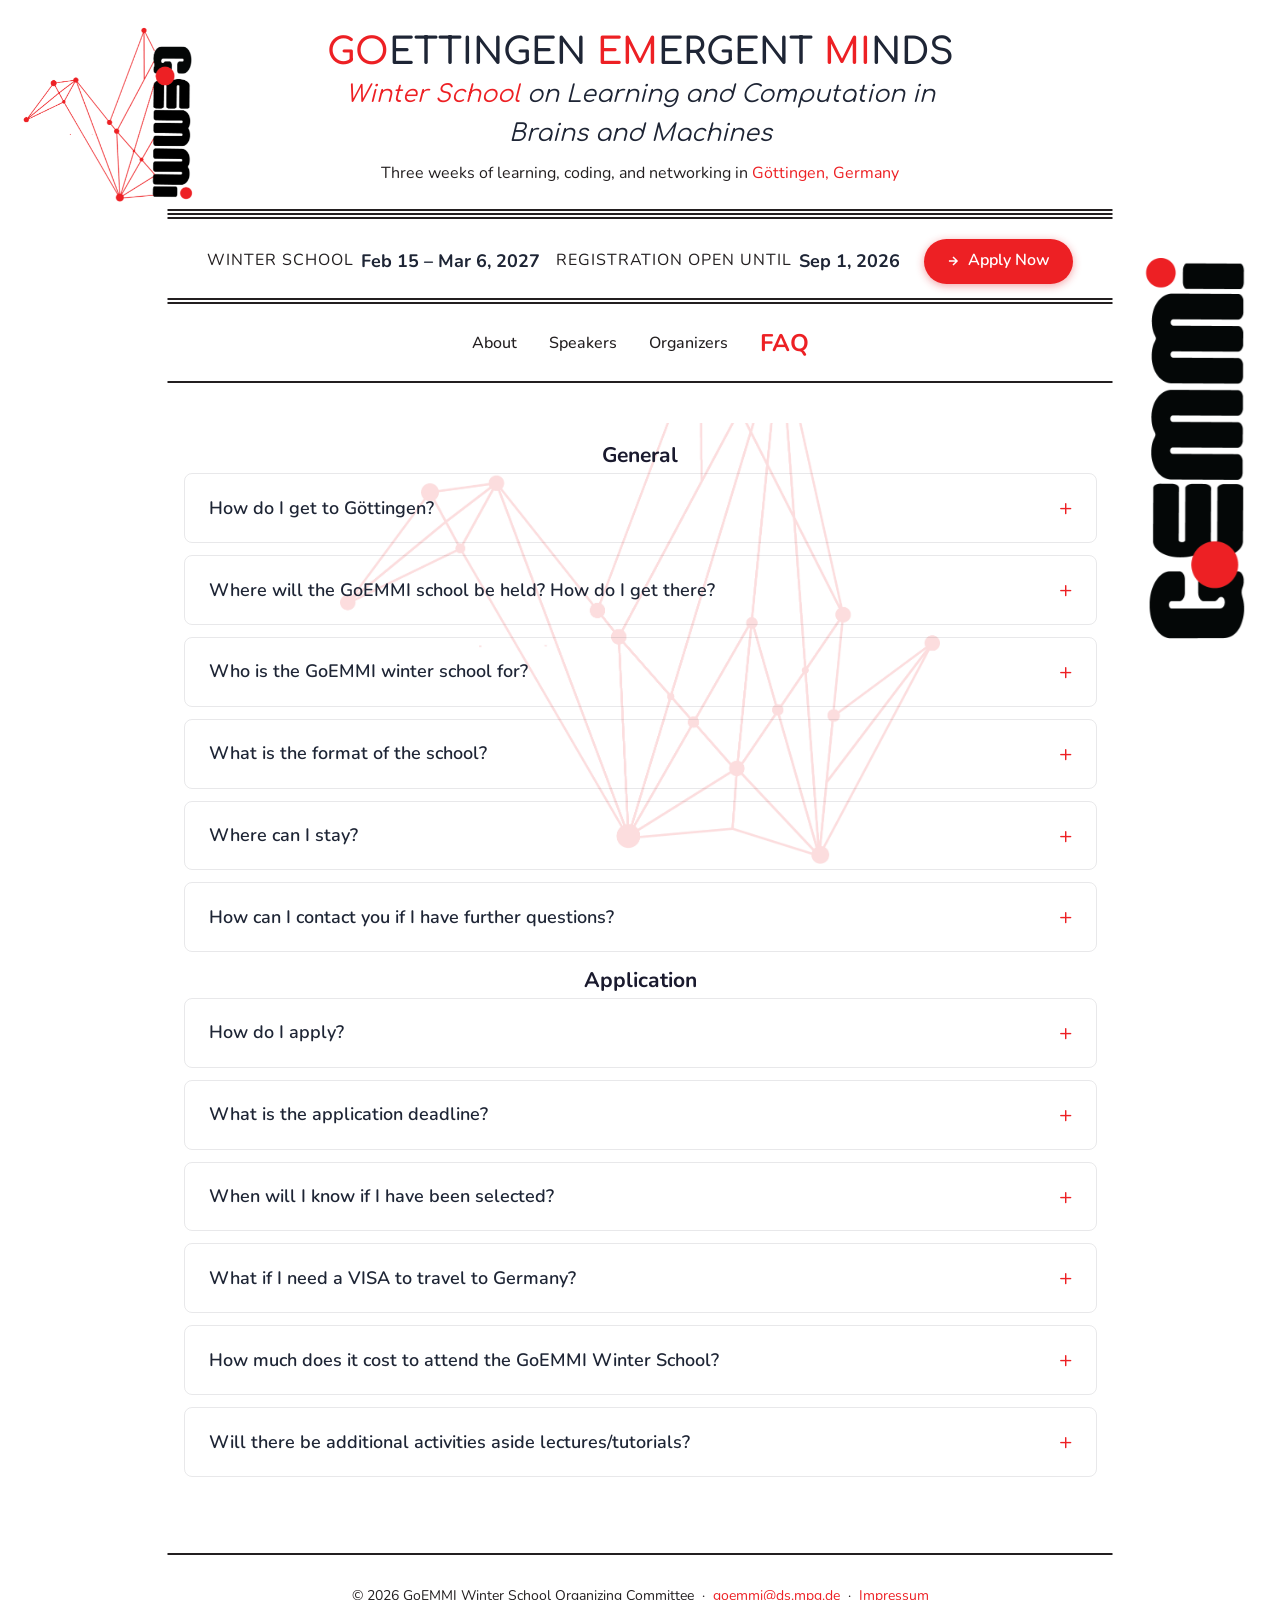
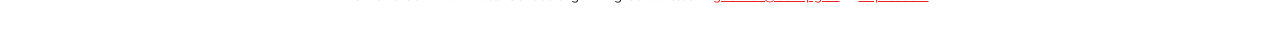
==== commit 46a3ea24: "Large design overhaul" ====
--- a/faq.html
+++ b/faq.html
@@ -15,9 +15,9 @@
     <img src="resources/logos/Logo02_Blk.png" alt="GoEMMI" class="header-logo-left" loading="eager">
     <img src="resources/logos/Text_logo_Blk.png" alt="" class="header-logo-right" aria-hidden="true" loading="eager">
     <div class="header-text">
-      <h1><span class="acronym">Go</span>ettingen <span class="acronym">Em</span>ergent <span class="acronym">Mi</span>nds</h1>
-      <h2>Winter School on Learning and Computation in Brains and Machines</h2>
-      <p>Two (+ one) weeks of learning, coding, and networking in Göttingen, Germany</p>
+      <h1><span class="acronym">GO</span>ettingen <span class="acronym">EM</span>ergent <span class="acronym">Mi</span>nds</h1>
+      <h2><span class="acronym">Winter School</span> on Learning and Computation in Brains and Machines</h2>
+      <p>Three weeks of learning, coding, and networking in <span class="acronym">Göttingen, Germany</span></p>
     </div>
   </header>
 
@@ -28,7 +28,7 @@
         <span class="calendar-date-label">Winter School</span>
         <span class="calendar-date-val">Feb 15 – Mar 6, 2027</span>
       </span>
-      <span class="calendar-strip-sep">·</span>
+      
       <span class="calendar-date-item">
         <span class="calendar-date-label">Registration open until</span>
         <span class="calendar-date-val">Sep 1, 2026</span>
@@ -45,7 +45,7 @@
 <nav>
         <a href="index.html">About</a>
         <a href="speakers.html">Speakers</a>
-        <a href="schedule.html">Schedule</a>
+    
         <a href="organizers.html">Organizers</a>
         <a href="faq.html"aria-current="page">FAQ</a>
     </nav>
@@ -84,7 +84,6 @@
                 <summary>What is the format of the school?</summary>
                 <div class="faq-content">
                     <p>The school is intended to provide a mixture of theoretical and hands on experience. Students will attend a mixture of lectures, which explore relevant background information and theory in a topic, and tutorials, where students will have the opportunity to engage practically with the material and discuss topics in depth with lecturers. Students will also complete an independed project with final results presented on the last day of the school.</p>
-                    <p> A detailed schedule is available on the <a href="schedule.html">Schedule</a> page.</p>
                 </div>
             </details>
 
@@ -94,17 +93,11 @@
                     <p>There are many accomodation options available in Göttingen. However, we encourage students to stay at the <a href="https://www.ds.mpg.de/scientificmeetingcenter/" target="_blank">Max Planck Institute Guest house</a>, offering double rooms or a shared apartments. The Guest House is located in the southern part of the city, is connected to the train station by bus lines 61 and 21, and to the winter school venue by bus lines 21 and 22. The cost for the entire duration of the Winter School is €360. We encourage students to extend their stay by one additional week to complete the hands-on activities of the school without additional cost.</p>
                 </div>
             </details>
-
-            <details>
-                <summary>What does “Two (+ one) weeks” mean?</summary>
-                <div class="faq-content">
-                    <p>During the first core weeks of the school (15/02/2027 to 26/02/2027) the school will feature lectures and hands-on tutorials from distinguished speakers as well as a hackaton. The thirs week of the school (26/02/2027 to 06/03/2027) will feature, instead, lab visits, networking events and time to further develop the projects initiated during the hackaton. Applicants are strongly encouraged to participate in the full three weeks, but only the attendance to the first core weeks is compulsory.</p>
-            </details>
     
             <details>
                 <summary>How can I contact you if I have further questions?</summary>
                 <div class="faq-content">
-                    <p>If you cannot find the answer to your questions in the FAQs, you may contact the organizing team at <a href="mailto:goemmi@ds.mpg.de">goemmi@ds.mpg.de</a>. Please note that we are a small team, so responses may be significantly delayed.</p>
+                    <p>If you cannot find the answer to your questions in the FAQs, you may contact the organizing team at <a href="mailto:goemmi@ds.mpg.de">goemmi@ds.mpg.de</a> &nbsp;·&nbsp; <a href="impressum.html">Impressum</a>. Please note that we are a small team, so responses may be significantly delayed.</p>
             </details>
         </section>
 
@@ -142,7 +135,7 @@
                 <div class="faq-content">
                     <p>There is no registration fee for the GoEMMI Winter School. However, participants are responsible for their own travel and accommodation expenses.</p>
                     <p>We believe that financial constraints should not prevent anyone from attending. Therefore, we will do our best to support selected participants with travel and accommodation costs when no alternative funding is available. If funding is a concern, please indicate this in your application.</p>
-                    <p>Accommodation at the Max Planck Guest House costs approximately €360 for a stay of two (or three) weeks. Coffee breaks and one conference dinner are included in the program. Lunches and most dinners are not covered and must generally be paid for by the participants.</p>
+                    <p>Accommodation at the Max Planck Guest House costs approximately €360 for a stay of three weeks. Coffee breaks and one conference dinner are included in the program. Lunches and most dinners are not covered and must generally be paid for by the participants.</p>
                     <p>The university canteen is conveniently located near the lecture hall and offers affordable lunch options (approximately €4 per meal). In addition, the Guest House is fully equipped with kitchens and refrigerators, allowing participants to easily prepare their own meals if they wish.</p>
                 </div>
             </details>
@@ -151,7 +144,7 @@
                 <summary>Will there be additional activities aside lectures/tutorials?</summary>
                 <div class="faq-content">
                     <p>During the first core weeks of the school, the participants will be offered the opportunity to present their projects during a poster session. Additionally, there will be presentations from research groups based in Goettingen related to the topics of the winter school. Aside from the institutional program, there will be team building events and tours of the city.</p>
-                    <p>The third week of the school will feature several laboratory tours as well as networking events.</p>
+                    <p>The third week of the school will feature lectures from Goettingen faculty, several laboratory tours, networking events and time to complete the projects started during the previous weeks.</p>
                 </div>
             </details>
             
@@ -161,9 +154,9 @@
 
     <footer class="footer">
         © 2026 GoEMMI Winter School Organizing Committee &nbsp;·&nbsp;
-        <a href="mailto:goemmi@ds.mpg.de">goemmi@ds.mpg.de</a>
+        <a href="mailto:goemmi@ds.mpg.de">goemmi@ds.mpg.de</a> &nbsp;·&nbsp; <a href="impressum.html">Impressum</a>
     </footer>
-  <img src="resources/logos/Goose_Logo_Red.png" alt="" class="page-goose-bg" aria-hidden="true" loading="lazy">
+
 
     <script src="js/script.js"></script>
 </body>
--- a/css/style.css
+++ b/css/style.css
@@ -6,12 +6,13 @@
   --green:        #ED2024;
   --green-dark:   #ED2024;
   --green-light:  #ED2024;
+  --line:         #231f20;
   --green-pale:   #deddda;
   --navy:         #1e2535;
   --navy-2:       #2a3245;
   --text:         #1a1a2e;
-  --text-muted:   #2e3040;
-  --text-faint:   #4a4e5e;
+  --text-muted:   #231f20;
+  --text-faint:   #231f20;
   --bg:           #f8f9fb;
   --surface:      #ffffff;
   --surface-2:    #f2f5f8;
@@ -34,7 +35,7 @@
   --space-2: 0.5rem;  --space-3: 0.75rem; --space-4: 1rem;
   --space-5: 1.25rem; --space-6: 1.5rem;  --space-8: 2rem;
   --space-10: 2.5rem; --space-12: 3rem;   --space-16: 4rem;
-  --page-max-width: 1350px;
+  --page-max-width: 945px;
   /* White band only as wide as the content container; transparent outside */
   --strip-bg: linear-gradient(
     to right,
@@ -45,21 +46,10 @@
   );
 }
 
-.page-goose-bg {
-  position: fixed;
-  top: 50%;
-  left: 50%;
-  transform: translate(-50%, -50%);
-  width: clamp(300px, 50vw, 720px);
-  height: auto;
-  opacity: 0.06;
-  pointer-events: none;
-  user-select: none;
-  z-index: 0;
-}
-
-/* keeps all page content above the watermark layer */
-header, nav, main, section, footer { position: relative; z-index: 1; }
+
+/* z-index layering: corner logos(0) → goose(1) → everything else(2+) */
+header, section.calendar-strip { position: relative; z-index: 2; }
+main, footer { position: relative; z-index: 2; }
 
 html { scroll-behavior: smooth; -webkit-font-smoothing: antialiased; text-rendering: optimizeLegibility; }
 body { font-family: var(--font-body); font-size: var(--text-base); color: var(--text); background: #fff; line-height: 1.6; min-height: 100dvh; }
@@ -90,8 +80,14 @@
   left: 50%;
   transform: translateX(-50%);
   width: min(var(--page-max-width), 100%);
-  height: 2px;
-  background: var(--green);
+  height: 10px;
+  background: linear-gradient(to bottom,
+    var(--line) 0px, var(--line) 2px,
+    #fff 2px, #fff 4px,
+    var(--line) 4px, var(--line) 6px,
+    #fff 6px, #fff 8px,
+    var(--line) 8px, var(--line) 10px
+  );
 }
 
 /* Fixed corner logos — always visible relative to viewport */
@@ -100,21 +96,21 @@
   position: fixed;
   display: block;
   width: auto;
-  z-index: 45; /* below sticky nav (50), above page content (1) */
+  z-index: 0;
   pointer-events: none; /* don't intercept clicks */
   will-change: transform;
 }
 .header-logo-left {
   top: var(--space-4);
   left: var(--space-4);
-  height: clamp(128px, 16vw, 240px);
+  height: min(16vw, 240px);
   -webkit-transform: translateZ(0);
   transform: translateZ(0);
 }
 .header-logo-right {
   top: 50vh;
   right: var(--space-4);
-  height: clamp(240px, 30vw, 420px);
+  height: min(30vw, 420px);
   transform: translateY(-50%) translateZ(0);
 }
 
@@ -139,15 +135,17 @@
 .header-text h1 {
   font-family: var(--font-display);
   font-size: var(--text-xl);
+  font-weight: 600;
   color: var(--navy);
   line-height: 1.15;
   margin-bottom: 0.15rem;
+  text-transform: uppercase;
 }
 .header-text h2 {
   font-family: var(--font-display);
   font-size: var(--text-lg);
   font-style: italic;
-  color: var(--green);
+  color: var(--navy);
   font-weight: 400;
   margin: 0.15rem 0 var(--space-2);
 }
@@ -166,8 +164,7 @@
   padding: 0.85rem var(--space-8);
   position: sticky;
   top: 0;
-  z-index: 50;
-  isolation: isolate;
+  z-index: 10;
 }
 nav::after {
   content: '';
@@ -177,7 +174,7 @@
   transform: translateX(-50%);
   width: min(var(--page-max-width), 100%);
   height: 2px;
-  background: var(--green);
+  background: var(--line);
   pointer-events: none;
 }
 nav a { color: var(--text-muted); text-decoration: none; font-weight: 500; font-size: var(--text-sm); padding: 0.3em 0; position: relative; transition: color 0.2s ease; }
@@ -211,14 +208,15 @@
 .hero-band-content { position: relative; z-index: 1; }
 .hero-band h2 { font-family: var(--font-display); font-size: var(--text-xl); color: #ffffff; margin-bottom: var(--space-8); }
 .countdown-grid { display: flex; flex-wrap: wrap; gap: var(--space-8); justify-content: center; }
-.countdown-box { background: var(--surface-2); border: 1px solid var(--border); border-radius: var(--radius-xl); padding: var(--space-6) var(--space-8); min-width: 340px; max-width: 420px; flex: 1; }
+.countdown-box { background: #fff; border: 1.5px solid var(--line); border-radius: var(--radius-lg); padding: var(--space-6) var(--space-8); min-width: 340px; max-width: 420px; flex: 1; }
 .countdown-box-title { font-size: var(--text-xs); font-weight: 700; letter-spacing: 0.1em; text-transform: uppercase; color: var(--text-faint); margin-bottom: var(--space-4); }
+.countdown-box-title a { color: var(--green); text-decoration: underline; }
 .countdown-digits { display: flex; gap: var(--space-3); justify-content: center; align-items: flex-end; flex-wrap: nowrap; min-height: 4rem; }
 .countdown-unit { display: flex; flex-direction: column; align-items: center; gap: 0.2rem; }
 .countdown-num { font-family: var(--font-display); font-size: clamp(2.2rem, 5vw, 3.2rem); line-height: 1; color: var(--navy); min-width: 2.4ch; text-align: center; }
 .countdown-label { font-size: var(--text-xs); color: var(--text-faint); text-transform: uppercase; letter-spacing: 0.07em; }
 .countdown-sep { font-size: 2rem; color: var(--border); padding-bottom: 0.3rem; align-self: center; }
-.countdown-status { margin-top: var(--space-4); font-size: var(--text-sm); color: var(--text-muted); font-weight: 600; }
+.countdown-status { display: none; }
 
 /* ── CALENDAR STRIP ── */
 .calendar-strip {
@@ -263,7 +261,8 @@
 }
 .calendar-strip-sep {
   color: var(--green);
-  font-size: 1.4rem;
+  font-size: 2.5rem;
+  line-height: 1;
 }
 .calendar-strip-apply-btn {
   display: inline-flex;
@@ -290,14 +289,18 @@
   left: 50%;
   transform: translateX(-50%);
   width: min(var(--page-max-width), 100%);
-  height: 2px;
-  background: var(--green);
+  height: 6px;
+  background: linear-gradient(to bottom,
+    var(--line) 0px, var(--line) 2px,
+    #fff 2px, #fff 4px,
+    var(--line) 4px, var(--line) 6px
+  );
 }
 
 /* ── COUNTDOWN FOOTER BAND ── */
 .countdown-footer-band {
   background: #fff;
-  border-top: 2px solid var(--green);
+  border-top: 2px solid var(--line);
   padding: var(--space-10) var(--space-8);
   text-align: center;
   display: flex;
@@ -316,16 +319,26 @@
 .btn-apply:hover, .btn-apply:focus { background: var(--green-dark); transform: translateY(-2px); box-shadow: 0 8px 24px rgba(90,150,50,0.45); }
 
 /* ── MAIN CONTAINER ── */
-.container { max-width: var(--page-max-width); margin: var(--space-10) auto; padding: var(--space-4) var(--space-4); }
-.container p, .container li { font-size: var(--text-base); line-height: 1.8; text-align: justify; }
+.container {
+  max-width: var(--page-max-width);
+  margin: var(--space-10) auto;
+  padding: var(--space-4) var(--space-4);
+  background-image: url('../resources/logos/Goose_Logo_Faint.png');
+  background-repeat: no-repeat;
+  background-position: center 90%;
+  background-attachment: fixed;
+  background-size: min(70%, 600px);
+  background-color: #fff;
+}
+.container p, .container li { font-size: var(--text-base); line-height: 1.8; text-align: justify; hyphens: auto; -webkit-hyphens: auto; overflow-wrap: break-word; }
 .container > h1, .container > h2 { text-align: center; }
 
 /* ── TOPIC CARDS ── */
 .topic-grid { display: grid; grid-template-columns: repeat(3, 1fr); gap: var(--space-5); margin-top: var(--space-5); }
-.topic-card { background: var(--surface); border: 1.5px solid var(--green); border-radius: var(--radius-lg); padding: var(--space-5) var(--space-6); box-shadow: var(--shadow-sm); display: flex; flex-direction: column; gap: var(--space-3); }
+.topic-card { background: var(--surface); border: 1.5px solid var(--line); border-radius: var(--radius-lg); padding: var(--space-5) var(--space-6); box-shadow: var(--shadow-sm); display: flex; flex-direction: column; gap: var(--space-3); }
 .topic-card-num { font-size: var(--text-xs); font-weight: 700; letter-spacing: 0.1em; text-transform: uppercase; color: var(--green); text-align: center; }
 .topic-card h3 { font-family: var(--font-display); font-size: var(--text-base); color: var(--navy); margin: 0; line-height: 1.3; text-align: center; }
-.topic-card p { font-size: var(--text-sm); color: var(--text-muted); line-height: 1.7; margin: 0; max-width: unset; text-align: justify; }
+.topic-card p { font-size: var(--text-sm); color: var(--text-muted); line-height: 1.7; margin: 0; max-width: unset; text-align: justify; hyphens: auto; -webkit-hyphens: auto; overflow-wrap: break-word; }
 @media (max-width: 768px) { .topic-grid { grid-template-columns: 1fr; } }
 .container ul { padding-left: var(--space-6); }
 .container ul li { margin-bottom: var(--space-2); }
@@ -342,7 +355,7 @@
   transform: translateX(-50%);
   width: min(var(--page-max-width), 100%);
   height: 2px;
-  background: var(--green);
+  background: var(--line);
 }
 .footer a { color: var(--green); }
 
@@ -369,23 +382,34 @@
 .speakers-grid { display: grid; grid-template-columns: repeat(3, 1fr); gap: var(--space-4); margin-top: var(--space-4); }
 @media (max-width: 900px) { .speakers-grid { grid-template-columns: repeat(2, 1fr); } }
 @media (max-width: 560px) { .speakers-grid { grid-template-columns: 1fr; } }
-.speaker-card { background: rgba(255, 255, 255, 0); border: 1.5px solid var(--green); border-radius: var(--radius-xl); overflow: hidden; box-shadow: var(--shadow-sm); transition: transform 0.22s ease, box-shadow 0.22s ease; display: flex; flex-direction: column; }
+.speaker-card { background: rgba(255, 255, 255, 0); border: 1.5px solid var(--line); border-radius: var(--radius-xl); overflow: visible; box-shadow: var(--shadow-sm); transition: transform 0.22s ease, box-shadow 0.22s ease; display: flex; flex-direction: column; }
 .speaker-card:hover { transform: translateY(-4px); box-shadow: var(--shadow-lg); }
-.speaker-photo { width: 100%; aspect-ratio: 1/1; object-fit: cover; background: var(--surface-2); }
+.speaker-photo { width: 100%; aspect-ratio: 1/1; object-fit: cover; background: var(--surface-2); border-radius: var(--radius-xl) var(--radius-xl) 0 0; }
 .speaker-content { padding: var(--space-4) var(--space-4) var(--space-6); display: flex; flex-direction: column; gap: var(--space-2); flex-grow: 1; text-align: center; }
 .speaker-content h2 { font-size: var(--text-base); color: var(--navy); margin: 0; }
+[aria-label="Conference speakers"] .speaker-content h2 { color: var(--green); }
 .speaker-role { font-size: var(--text-xs); font-weight: 600; color: var(--text-muted); }
 .speaker-topic { font-size: var(--text-xs); color: var(--text-faint); }
-.speaker-links { display: flex; flex-wrap: wrap; gap: var(--space-2); margin-top: auto; padding-top: var(--space-3); }
-.speaker-links a { text-decoration: none; color: var(--green); border: 1px solid var(--green); padding: 0.3rem 0.75rem; border-radius: 9999px; font-size: var(--text-xs); font-weight: 600; transition: all 0.18s ease; }
-.speaker-links a:hover { background: var(--green); color: #fff; }
-.speaker-bio {background: rgba(255, 255, 255, 0); margin-top: var(--space-2); border: 3px solid var(--border); padding-top: var(--space-2); }
+.speaker-links { display: flex; flex-wrap: wrap; gap: var(--space-2); padding-top: var(--space-3); margin-top: auto; justify-content: center; }
+.speaker-links a { text-decoration: none; color: var(--line); border: 1.5px solid var(--line); padding: 0.3rem 0.75rem; border-radius: 9999px; font-size: var(--text-xs); font-weight: 600; transition: all 0.18s ease; }
+.speaker-links a:hover { background: var(--line); color: #fff; }
+.speaker-about-btn { text-decoration: none; color: var(--line); border: 1.5px solid var(--line); background: none; padding: 0.3rem 0.75rem; border-radius: 9999px; font-size: var(--text-xs); font-weight: 600; font-family: var(--font-body); cursor: pointer; transition: all 0.18s ease; }
+.speaker-about-btn:hover { background: var(--line); color: #fff; }
+
+/* ── BIO MODAL ── */
+.bio-modal-overlay { position: fixed; inset: 0; background: rgba(0,0,0,0.5); z-index: 100; display: flex; align-items: center; justify-content: center; padding: var(--space-4); }
+.bio-modal-overlay[hidden] { display: none; }
+.bio-modal-box { background: #fff; border-radius: var(--radius-lg); padding: var(--space-8); max-width: 600px; width: 100%; max-height: 80vh; overflow-y: auto; position: relative; box-shadow: var(--shadow-lg); }
+.bio-modal-close { position: absolute; top: var(--space-4); right: var(--space-4); background: none; border: none; font-size: 1.2rem; cursor: pointer; color: var(--text-muted); line-height: 1; padding: 0.25rem 0.5rem; }
+.bio-modal-close:hover { color: var(--navy); }
+.bio-modal-content p { font-size: var(--text-sm); line-height: 1.7; color: var(--text-muted); margin-bottom: var(--space-3); text-align: left; hyphens: auto; }
+.speaker-bio { background: rgba(255, 255, 255, 0); margin-top: auto; border: 3px solid var(--border); padding-top: var(--space-2); position: relative; overflow: visible; }
 .speaker-bio summary { list-style: none; cursor: pointer; color: var(--green); font-weight: 600; font-size: var(--text-xs); display: flex; align-items: center; justify-content: center; padding: var(--space-2); }
 .speaker-bio summary::-webkit-details-marker { display: none; }
 .speaker-bio summary::after { display: none; } /* override global + sign for speaker bios */
 .speaker-bio summary::before { content: '▶'; display: inline-block; margin-right: 6px; font-size: 0.7rem; transition: transform 0.2s ease; }
 .speaker-bio[open] summary::before { transform: rotate(90deg); }
-.bio-text { margin-top: var(--space-3); font-size: var(--text-xs); line-height: 1.6; color: var(--text-muted); animation: slideDown 0.25s ease; }
+.bio-text { position: absolute; top: 100%; left: 0; right: 0; z-index: 20; background: #fff; border: 1px solid var(--border); border-top: none; padding: var(--space-3); font-size: var(--text-xs); line-height: 1.6; color: var(--text-muted); animation: slideDown 0.25s ease; box-shadow: var(--shadow-md); }
 @keyframes slideDown { from { opacity: 0; transform: translateY(-6px); } to { opacity: 1; transform: translateY(0); } }
 
 /* schedule-page*/
@@ -456,7 +480,7 @@
 
 /* ── DESKTOP TABLE (>=900px) ── */
 .schedule-mobile  { display: none; }
-.schedule-desktop { display: block; overflow-x: auto; -webkit-overflow-scrolling: touch; border: 1.5px solid var(--green); border-radius: var(--radius-lg); }
+.schedule-desktop { display: block; overflow-x: auto; -webkit-overflow-scrolling: touch; border: 1.5px solid var(--line); border-radius: var(--radius-lg); }
 
 .sched-table {
   width: 100%;
@@ -595,8 +619,8 @@
 /* ── RESPONSIVE ── */
 @media (max-width: 768px) {
   header { padding: var(--space-6) var(--space-4); padding-top: 5rem; min-height: unset; }
-  .header-logo-left { height: 100px; }
-  .header-logo-right { height: 160px; }
+  .header-logo-left { height: min(20vw, 100px); }
+  .header-logo-right { height: min(35vw, 160px); }
   .header-text h1 { font-size: clamp(1rem, 4vw, 1.4rem); }
   nav { flex-wrap: wrap; gap: var(--space-4); padding: var(--space-3) var(--space-4); }
   .container { margin: var(--space-4); padding: var(--space-6) var(--space-4); }
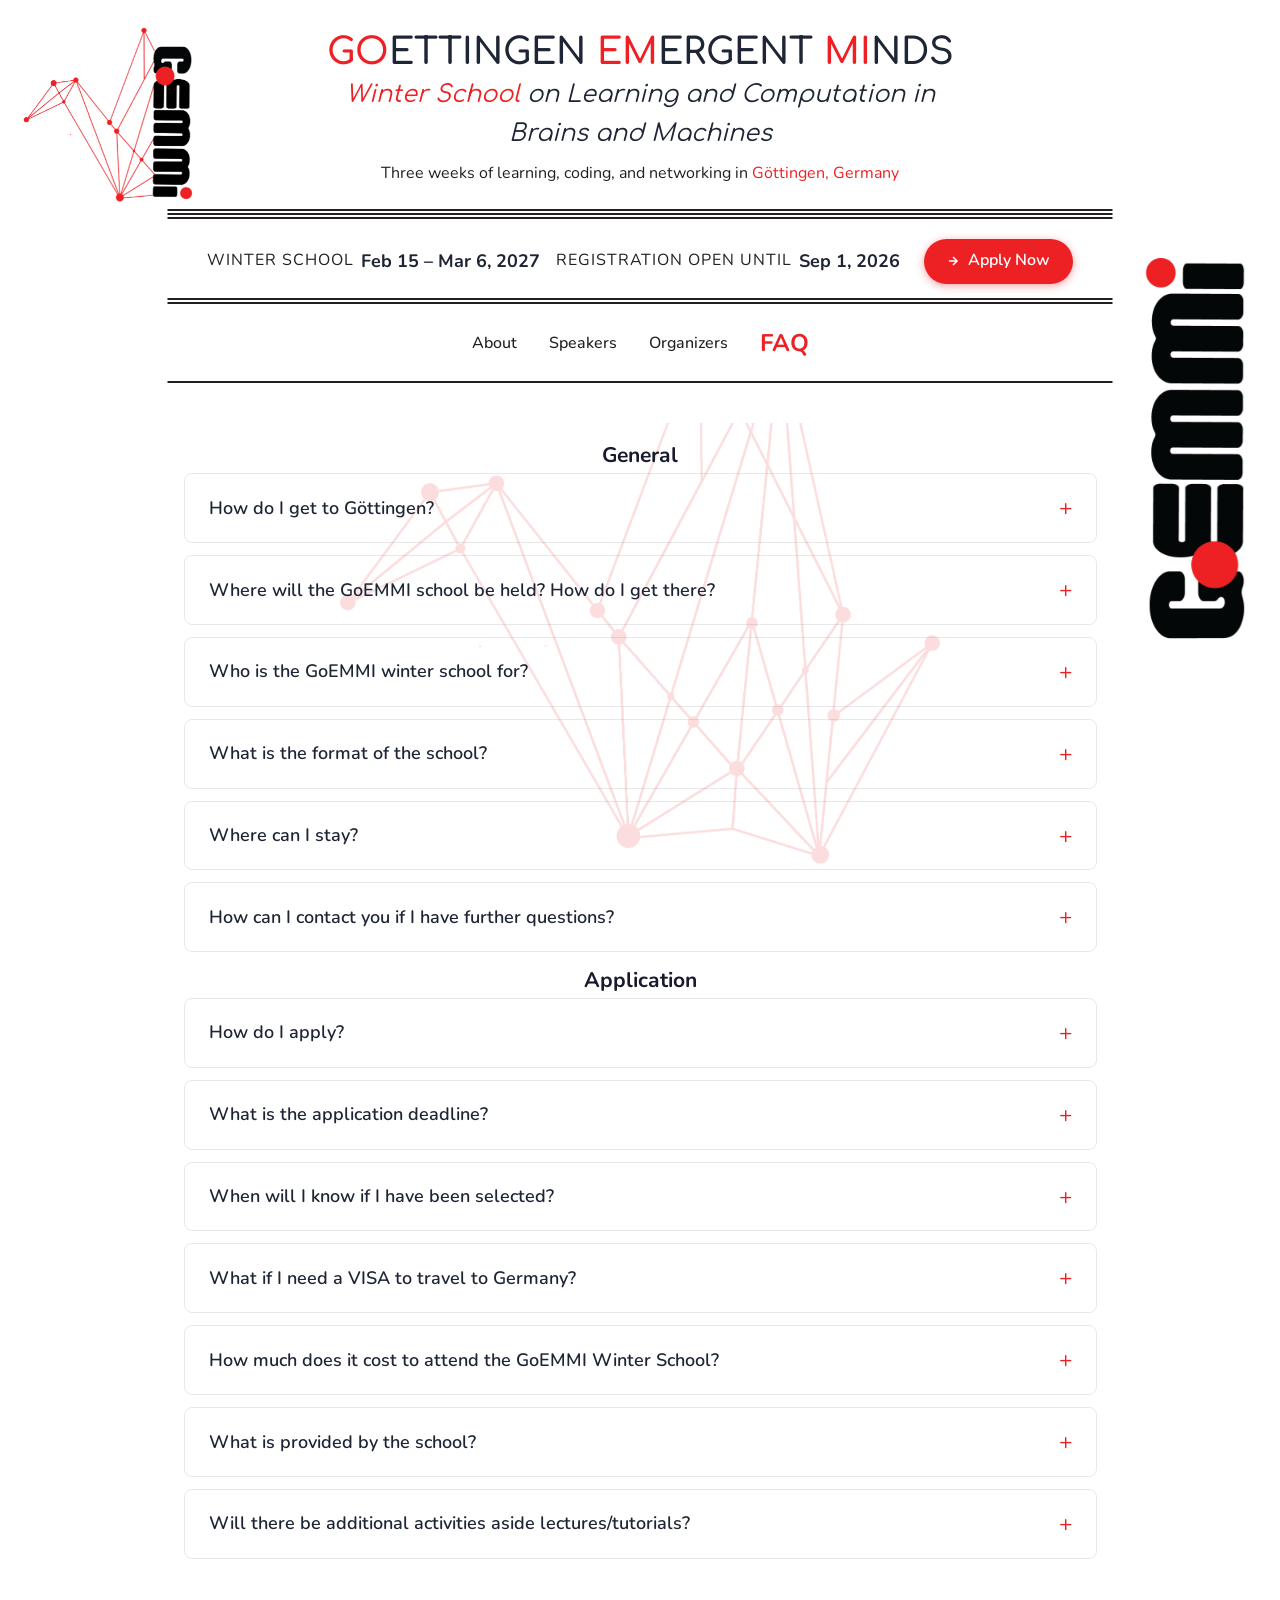
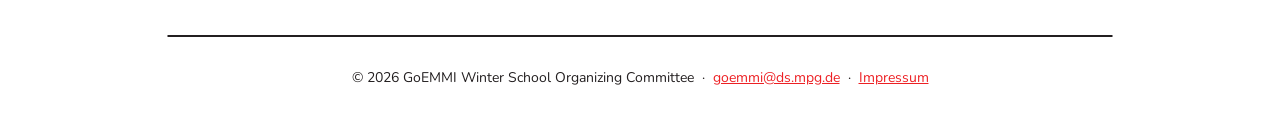
==== commit 1eddddd6: "fix speaker order, piklu title, faq question wordings" ====
--- a/faq.html
+++ b/faq.html
@@ -90,14 +90,14 @@
             <details>
                 <summary>Where can I stay?</summary>
                 <div class="faq-content">
-                    <p>There are many accomodation options available in Göttingen. However, we encourage students to stay at the <a href="https://www.ds.mpg.de/scientificmeetingcenter/" target="_blank">Max Planck Institute Guest house</a>, offering double rooms or a shared apartments. The Guest House is located in the southern part of the city, is connected to the train station by bus lines 61 and 21, and to the winter school venue by bus lines 21 and 22. The cost for the entire duration of the Winter School is €360. We encourage students to extend their stay by one additional week to complete the hands-on activities of the school without additional cost.</p>
+                    <p>There are many accomodation options available in Göttingen. However, we encourage students to stay at the <a href="https://www.ds.mpg.de/scientificmeetingcenter/" target="_blank">Max Planck Institute Guest house</a>, offering double rooms or a shared apartments. The Guest House is located in the southern part of the city, is connected to the train station by bus lines 61 and 21, and to the winter school venue by bus lines 21 and 22. The cost for the entire duration of the Winter School is €360.</p>
                 </div>
             </details>
     
             <details>
                 <summary>How can I contact you if I have further questions?</summary>
                 <div class="faq-content">
-                    <p>If you cannot find the answer to your questions in the FAQs, you may contact the organizing team at <a href="mailto:goemmi@ds.mpg.de">goemmi@ds.mpg.de</a> &nbsp;·&nbsp; <a href="impressum.html">Impressum</a>. Please note that we are a small team, so responses may be significantly delayed.</p>
+                    <p>If you cannot find the answer to your questions in the FAQs, you may contact the organizing team at <a href="mailto:goemmi@ds.mpg.de">goemmi@ds.mpg.de</a> &nbsp;·&nbsp; <a href="impressum.html">Impressum</a>. Please note that we are a small team -- your patience is appreciated while we work to get back to you.</p>
             </details>
         </section>
 
@@ -106,7 +106,7 @@
             <details>
                 <summary>How do I apply?</summary>
                 <div class="faq-content">
-                    <p>We will open the application process at the beginning of June. Please have your up-to-date CV ready. We will ask you to indicate your level of confidence with programming languages and to briefly summarize your research projects related to the topic of the school. When considering applications, we will take into account the applicants’ career level to normalize obvious discrepancies in research experience. No reference letters are required.</p>
+                    <p><a href="https://events.gwdg.de/event/1440/registrations/1227/" target="_blank" rel="noopener noreferrer">Applications</a> are now open! Please have your up-to-date CV ready. You will be asked to indicate your level of confidence with programming languages and to briefly summarize your research projects related to the topic of the school. Youre carreer level will be taken into account to normalize obvious discrepancies in research experience. No reference letters are required.</p>
                 </div>
             </details>
             
@@ -135,7 +135,14 @@
                 <div class="faq-content">
                     <p>There is no registration fee for the GoEMMI Winter School. However, participants are responsible for their own travel and accommodation expenses.</p>
                     <p>We believe that financial constraints should not prevent anyone from attending. Therefore, we will do our best to support selected participants with travel and accommodation costs when no alternative funding is available. If funding is a concern, please indicate this in your application.</p>
-                    <p>Accommodation at the Max Planck Guest House costs approximately €360 for a stay of three weeks. Coffee breaks and one conference dinner are included in the program. Lunches and most dinners are not covered and must generally be paid for by the participants.</p>
+                    <p>Accommodation at the Max Planck Guest House costs approximately €360 for a stay of three weeks.</p>
+                </div>
+            </details>
+
+            <details>
+                <summary>What is provided by the school?</summary>
+                <div class="faq-content">
+                    <p>Coffee breaks and one conference dinner are included in the program. Lunches and most dinners are not covered and must generally be paid for by the participants.</p>
                     <p>The university canteen is conveniently located near the lecture hall and offers affordable lunch options (approximately €4 per meal). In addition, the Guest House is fully equipped with kitchens and refrigerators, allowing participants to easily prepare their own meals if they wish.</p>
                 </div>
             </details>
@@ -143,7 +150,7 @@
             <details>
                 <summary>Will there be additional activities aside lectures/tutorials?</summary>
                 <div class="faq-content">
-                    <p>During the first core weeks of the school, the participants will be offered the opportunity to present their projects during a poster session. Additionally, there will be presentations from research groups based in Goettingen related to the topics of the winter school. Aside from the institutional program, there will be team building events and tours of the city.</p>
+                    <p>The participants will be offered the opportunity to present their projects during a poster session. Additionally, there will be presentations from research groups based in Goettingen related to the topics of the winter school. Aside from the institutional program, there will be team building events and tours of the city.</p>
                     <p>The third week of the school will feature lectures from Goettingen faculty, several laboratory tours, networking events and time to complete the projects started during the previous weeks.</p>
                 </div>
             </details>
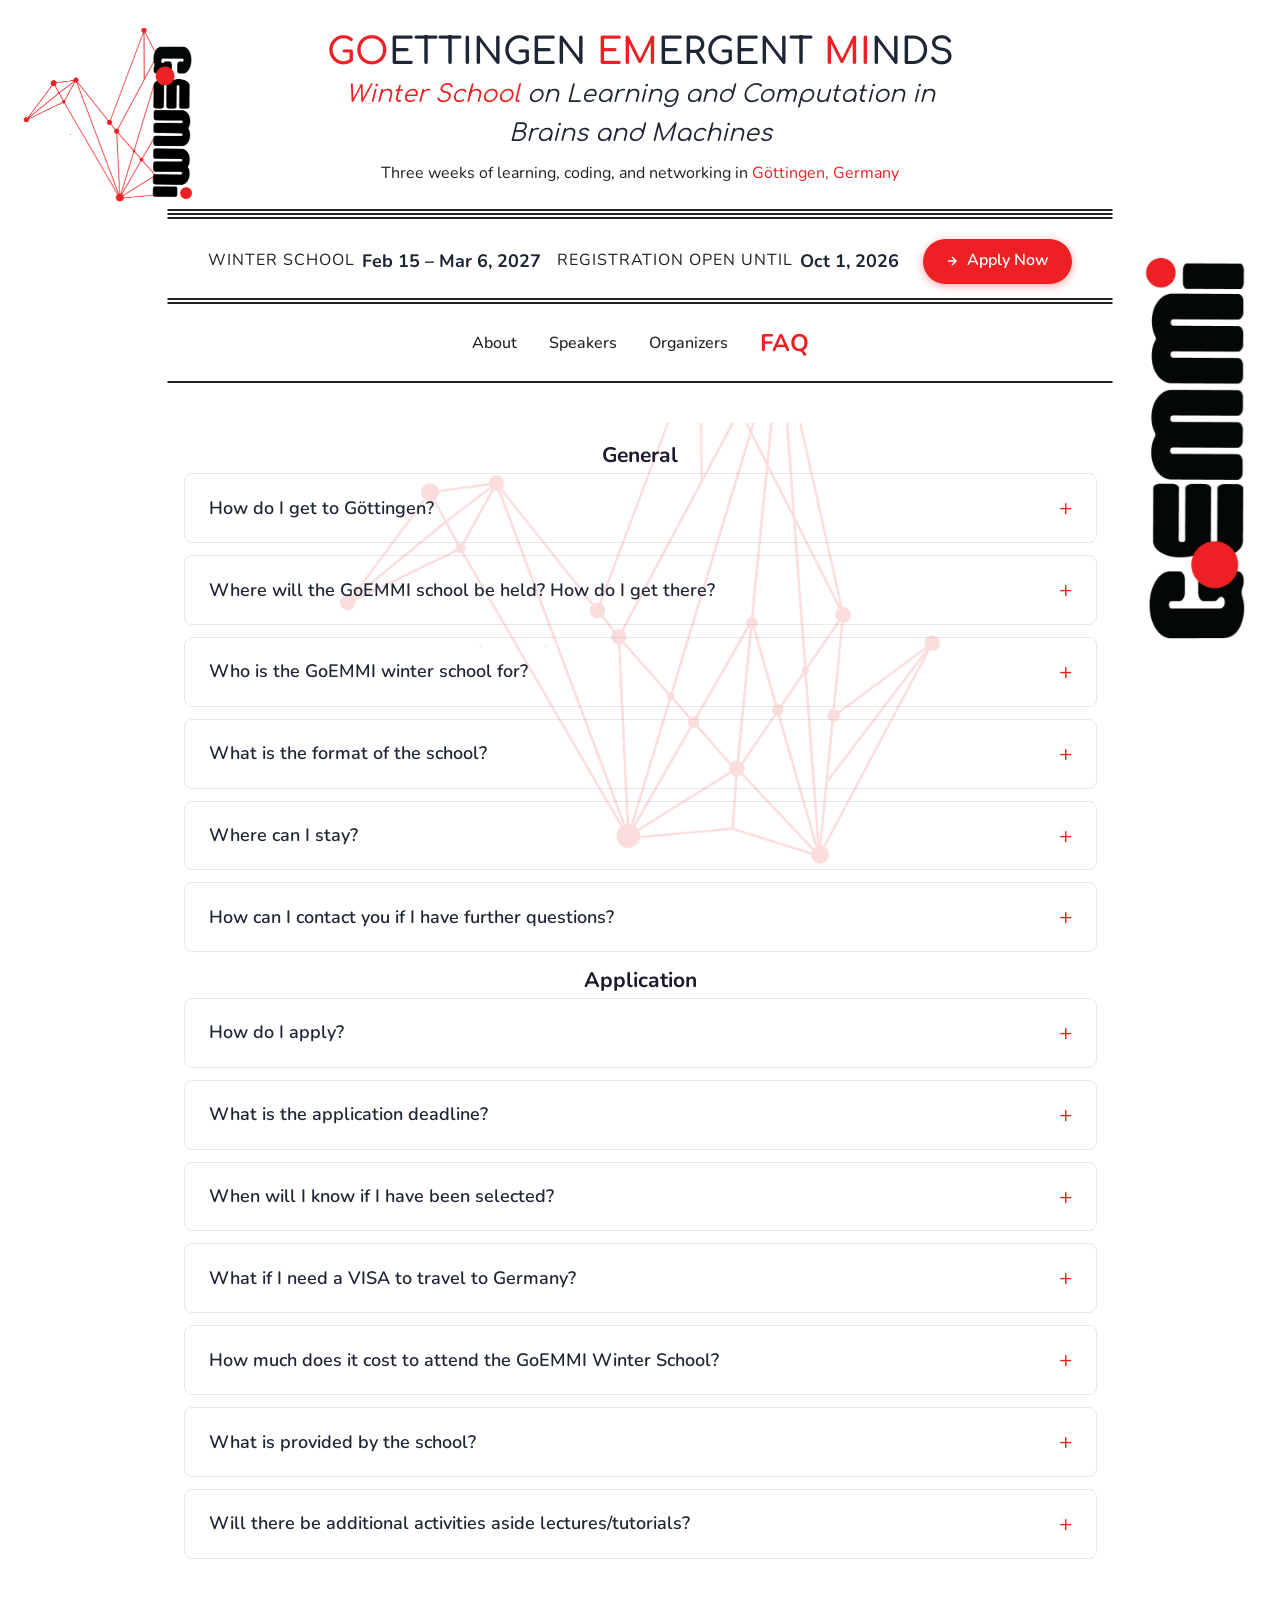
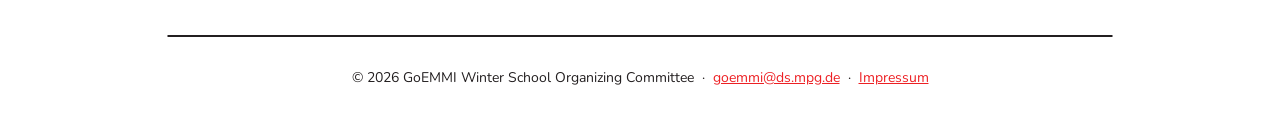
==== commit bb57fa3e: "Change application deadline to Oct 1st" ====
--- a/faq.html
+++ b/faq.html
@@ -31,7 +31,7 @@
       
       <span class="calendar-date-item">
         <span class="calendar-date-label">Registration open until</span>
-        <span class="calendar-date-val">Sep 1, 2026</span>
+        <span class="calendar-date-val">Oct 1, 2026</span>
       </span>
     </div>
     <a href="https://events.gwdg.de/event/1440/registrations/1227/" target="_blank" rel="noopener noreferrer" class="calendar-strip-apply-btn">
@@ -113,7 +113,7 @@
             <details>
                 <summary>What is the application deadline?</summary>
                 <div class="faq-content">
-                    <p>Applications will close on September 1st 2026.</p>
+                    <p>Applications will close on October 1st 2026.</p>
                 </div>
             </details>
 
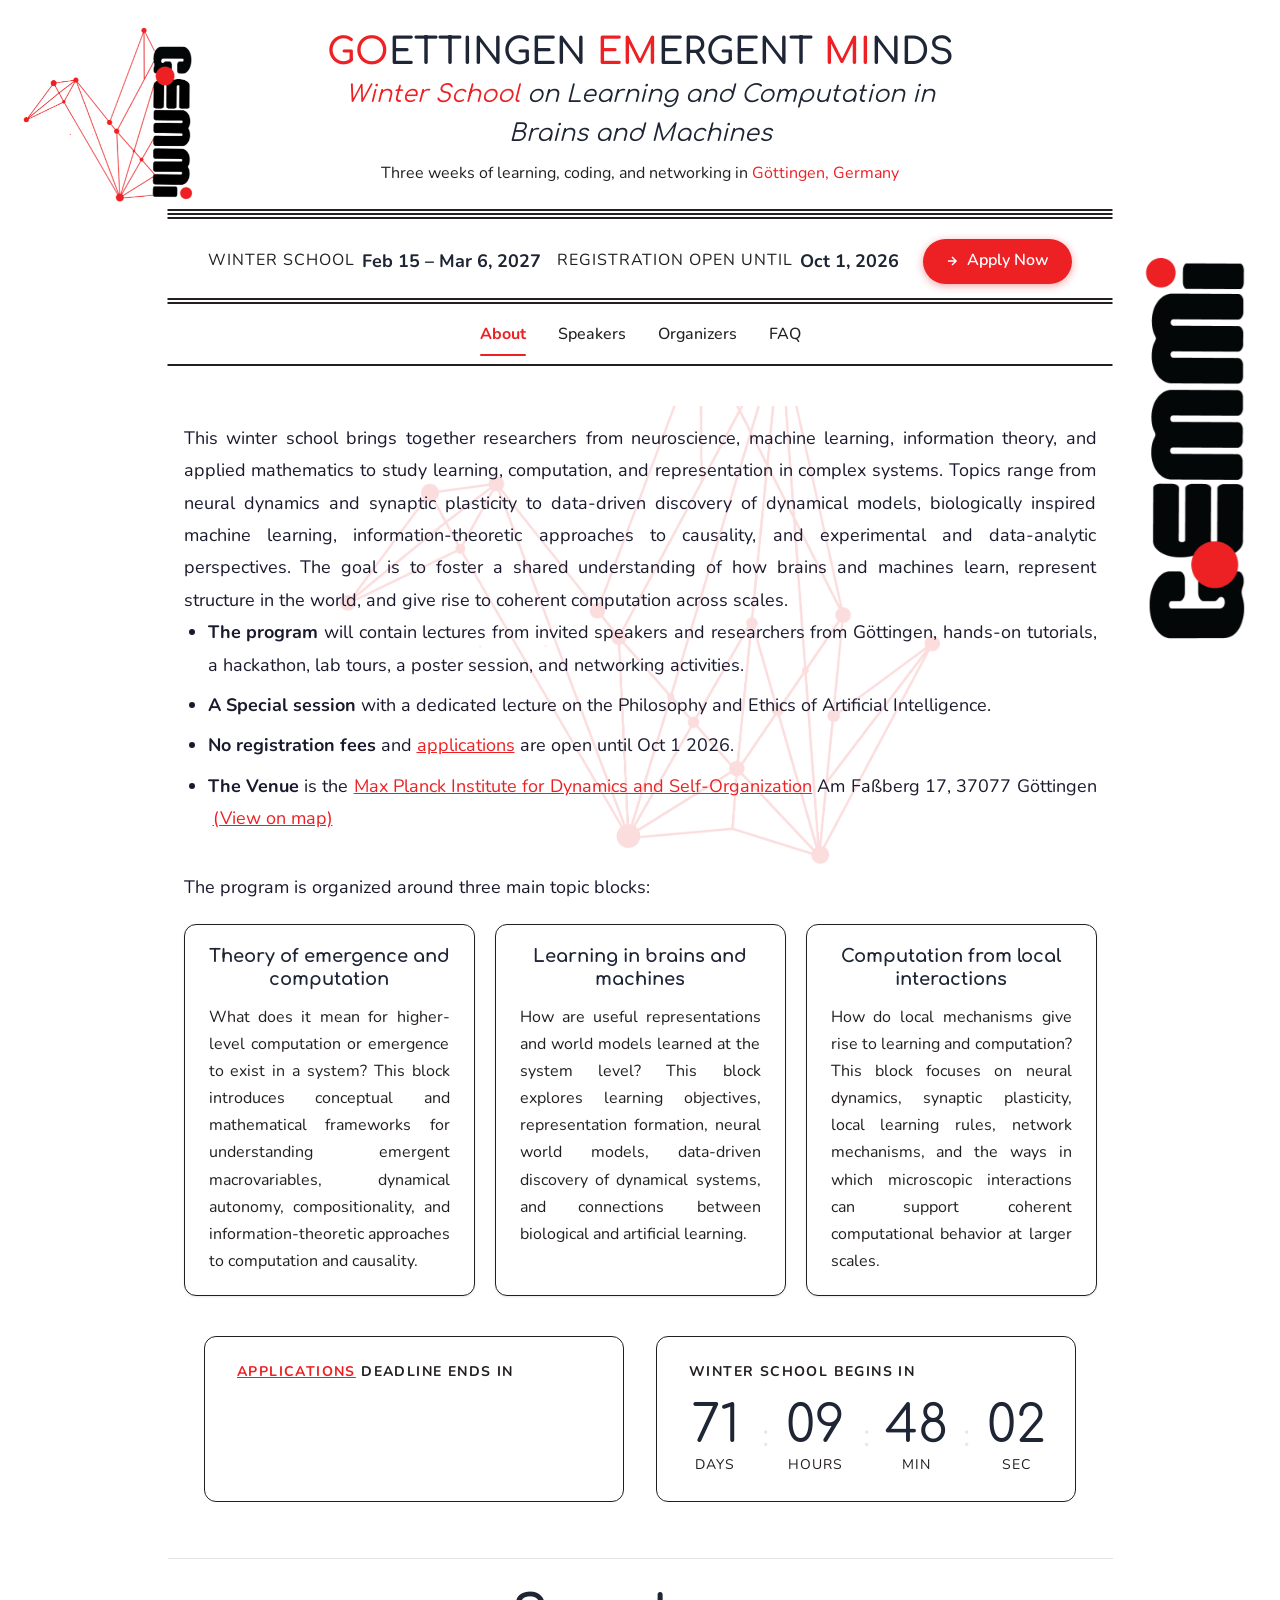
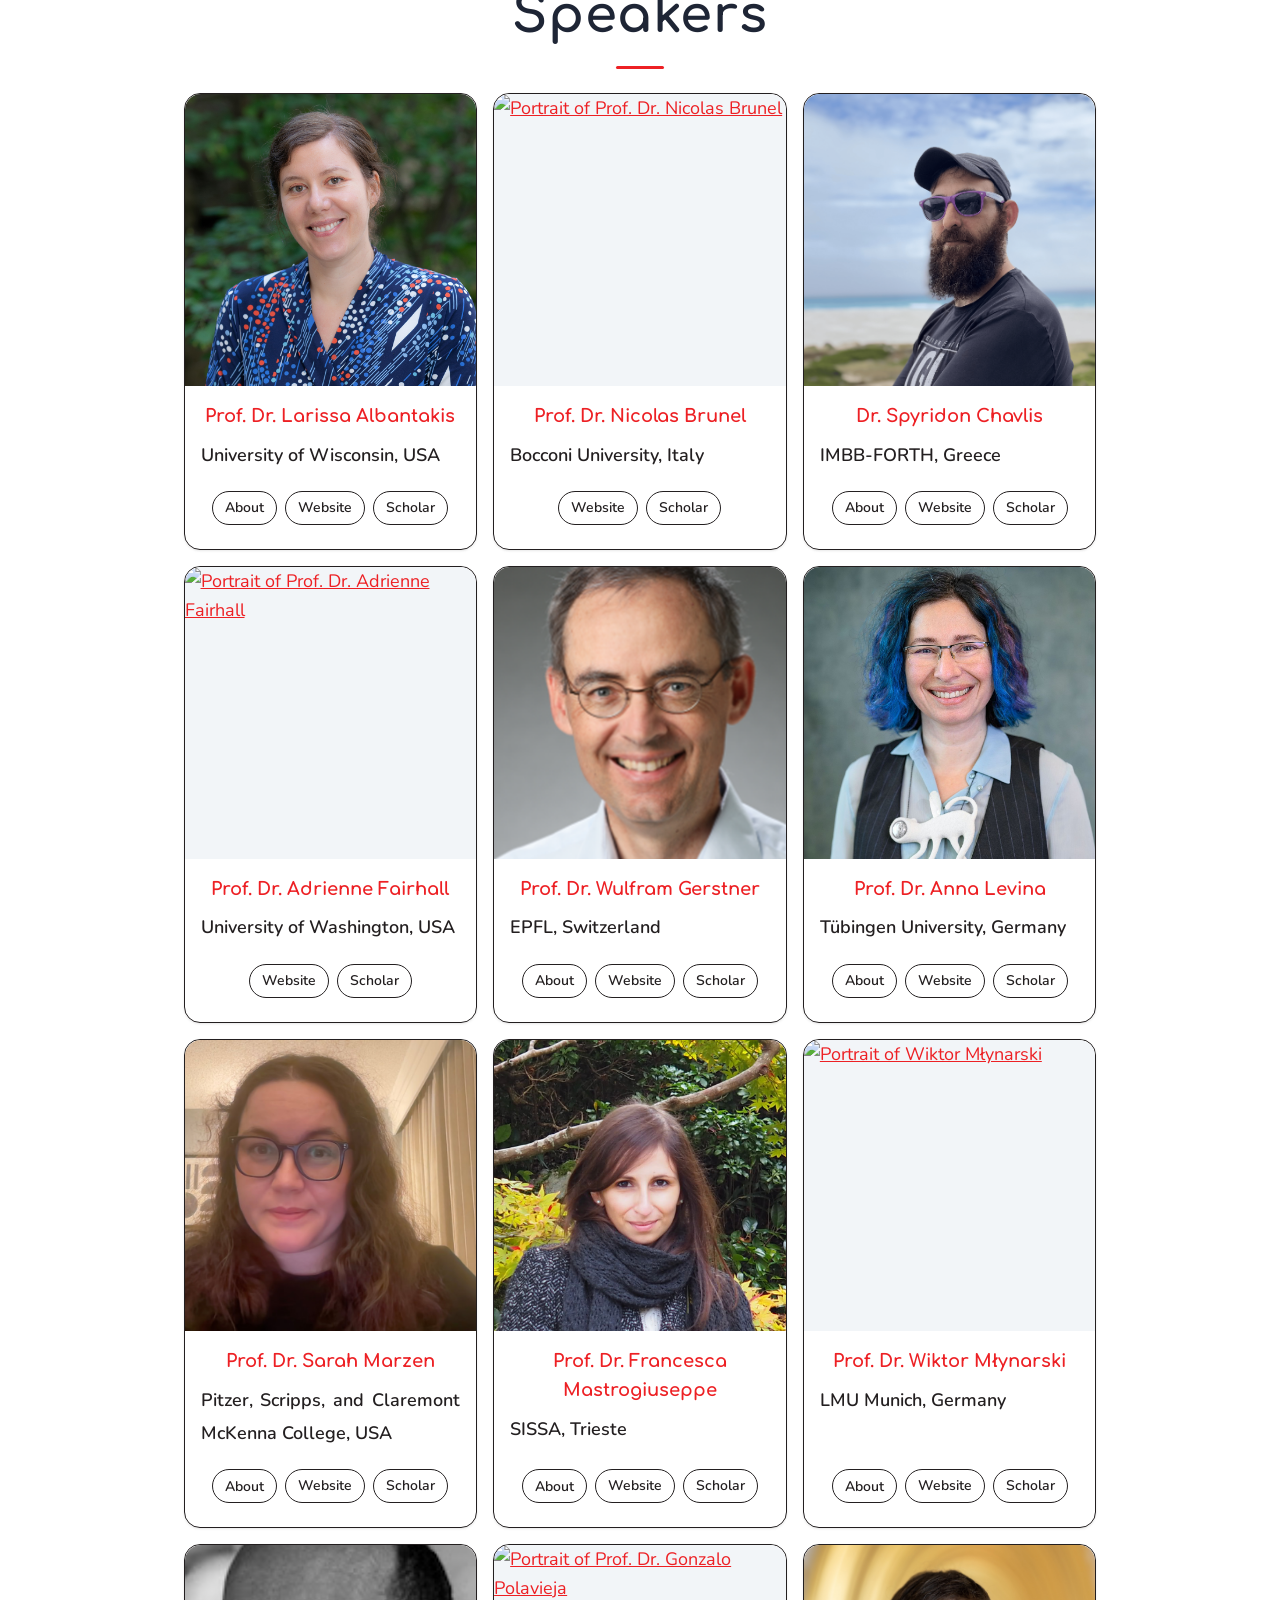
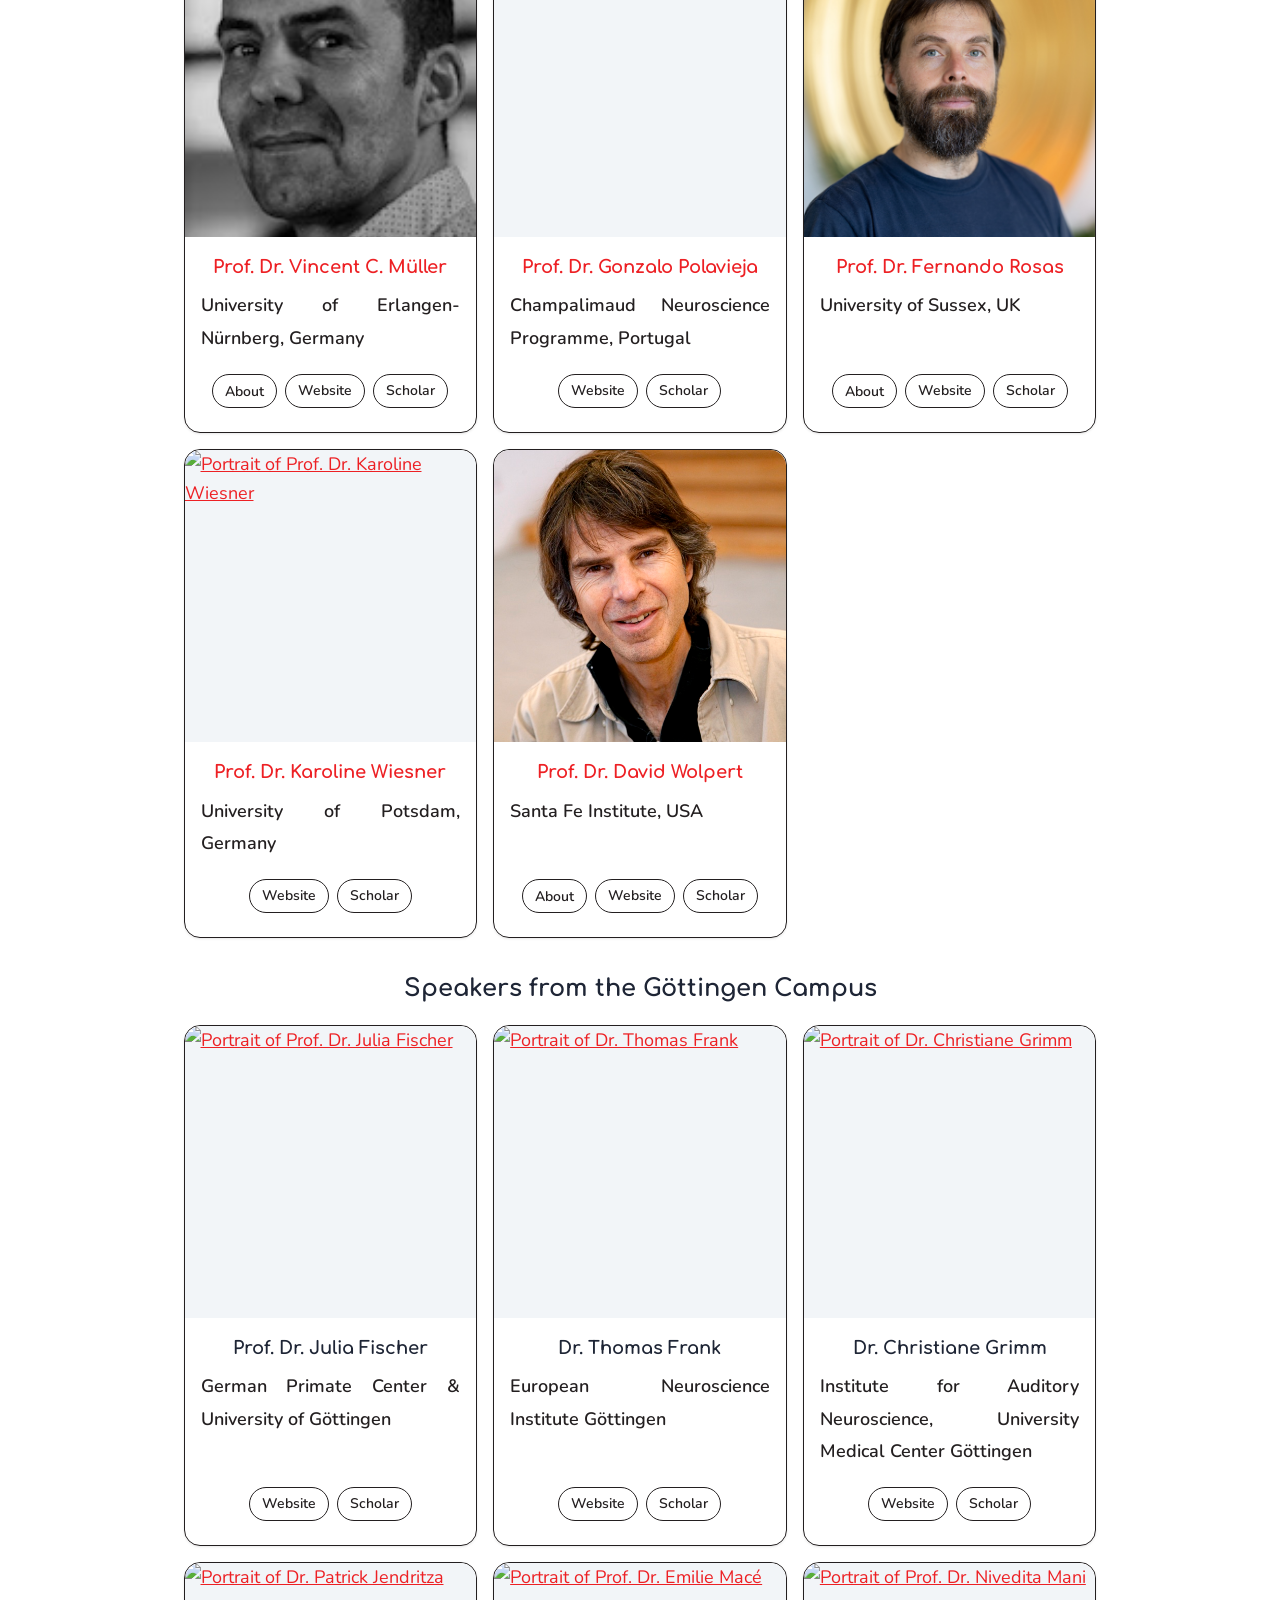
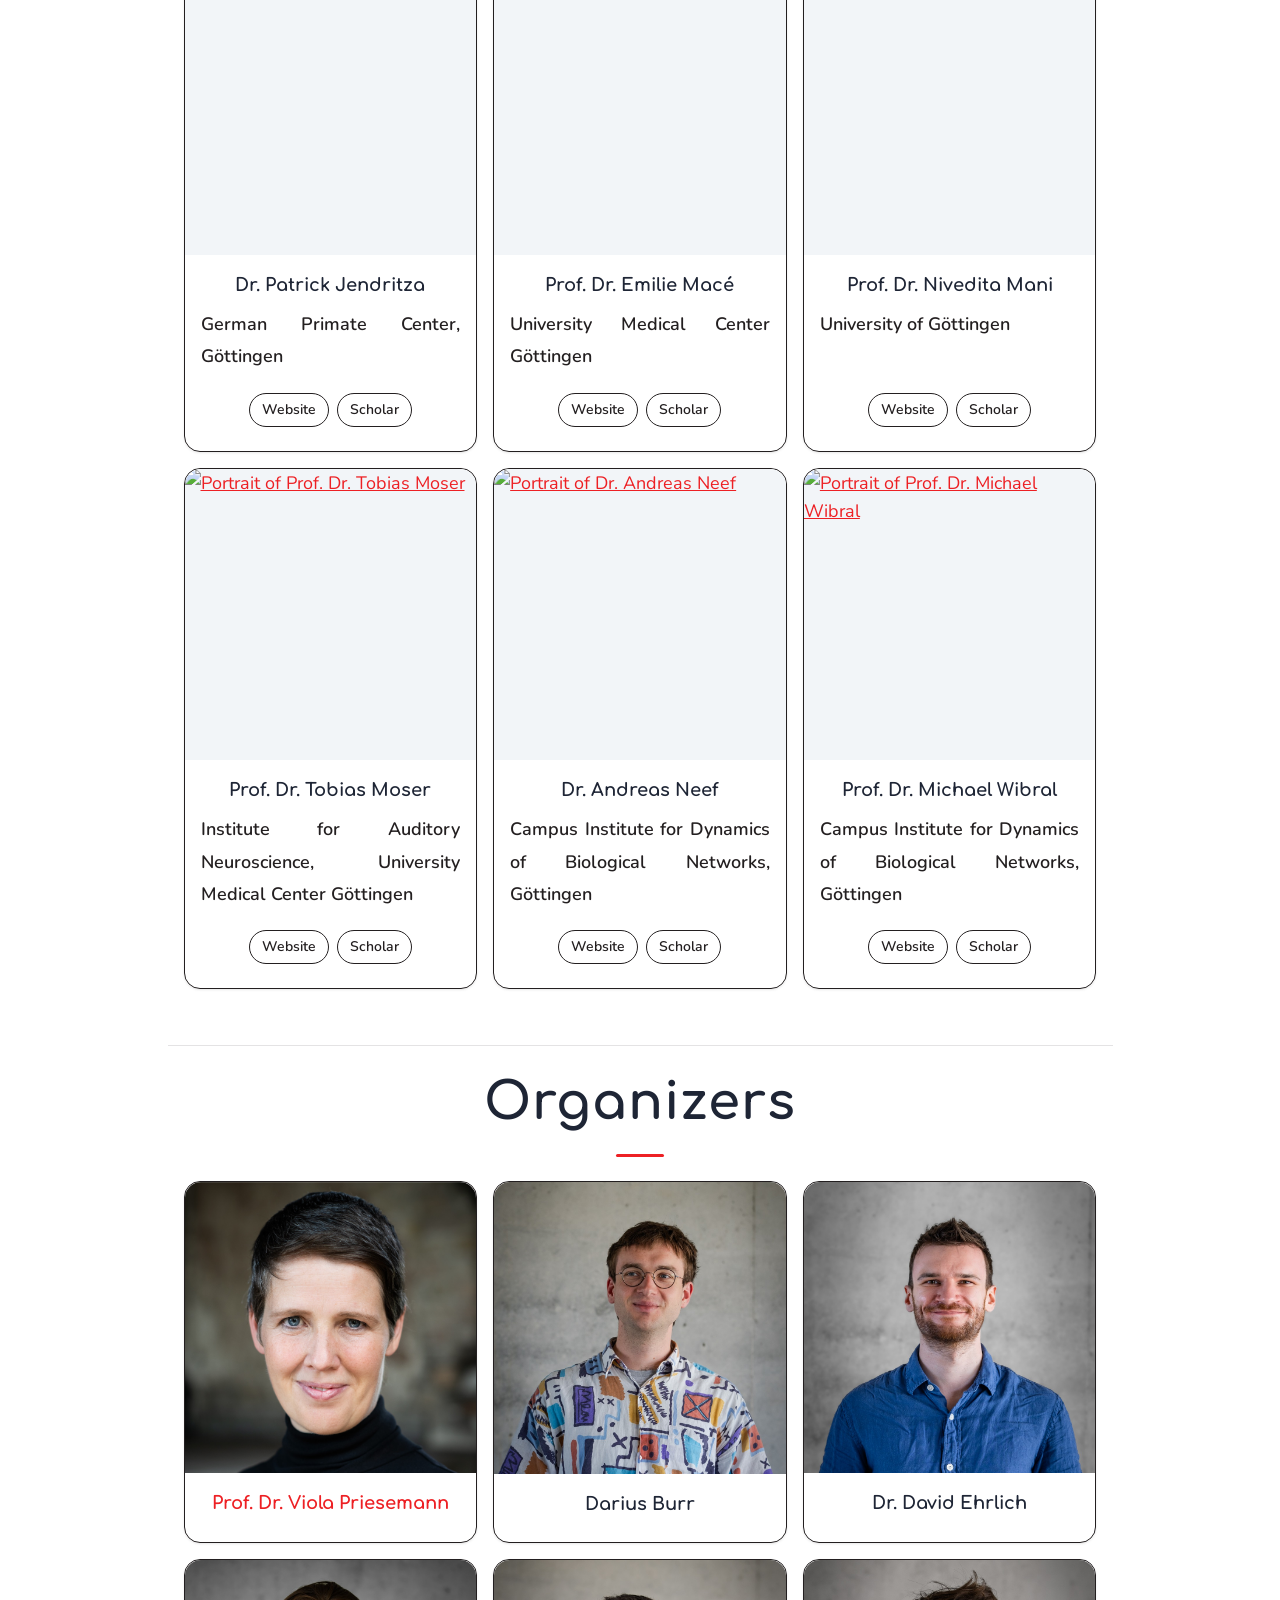
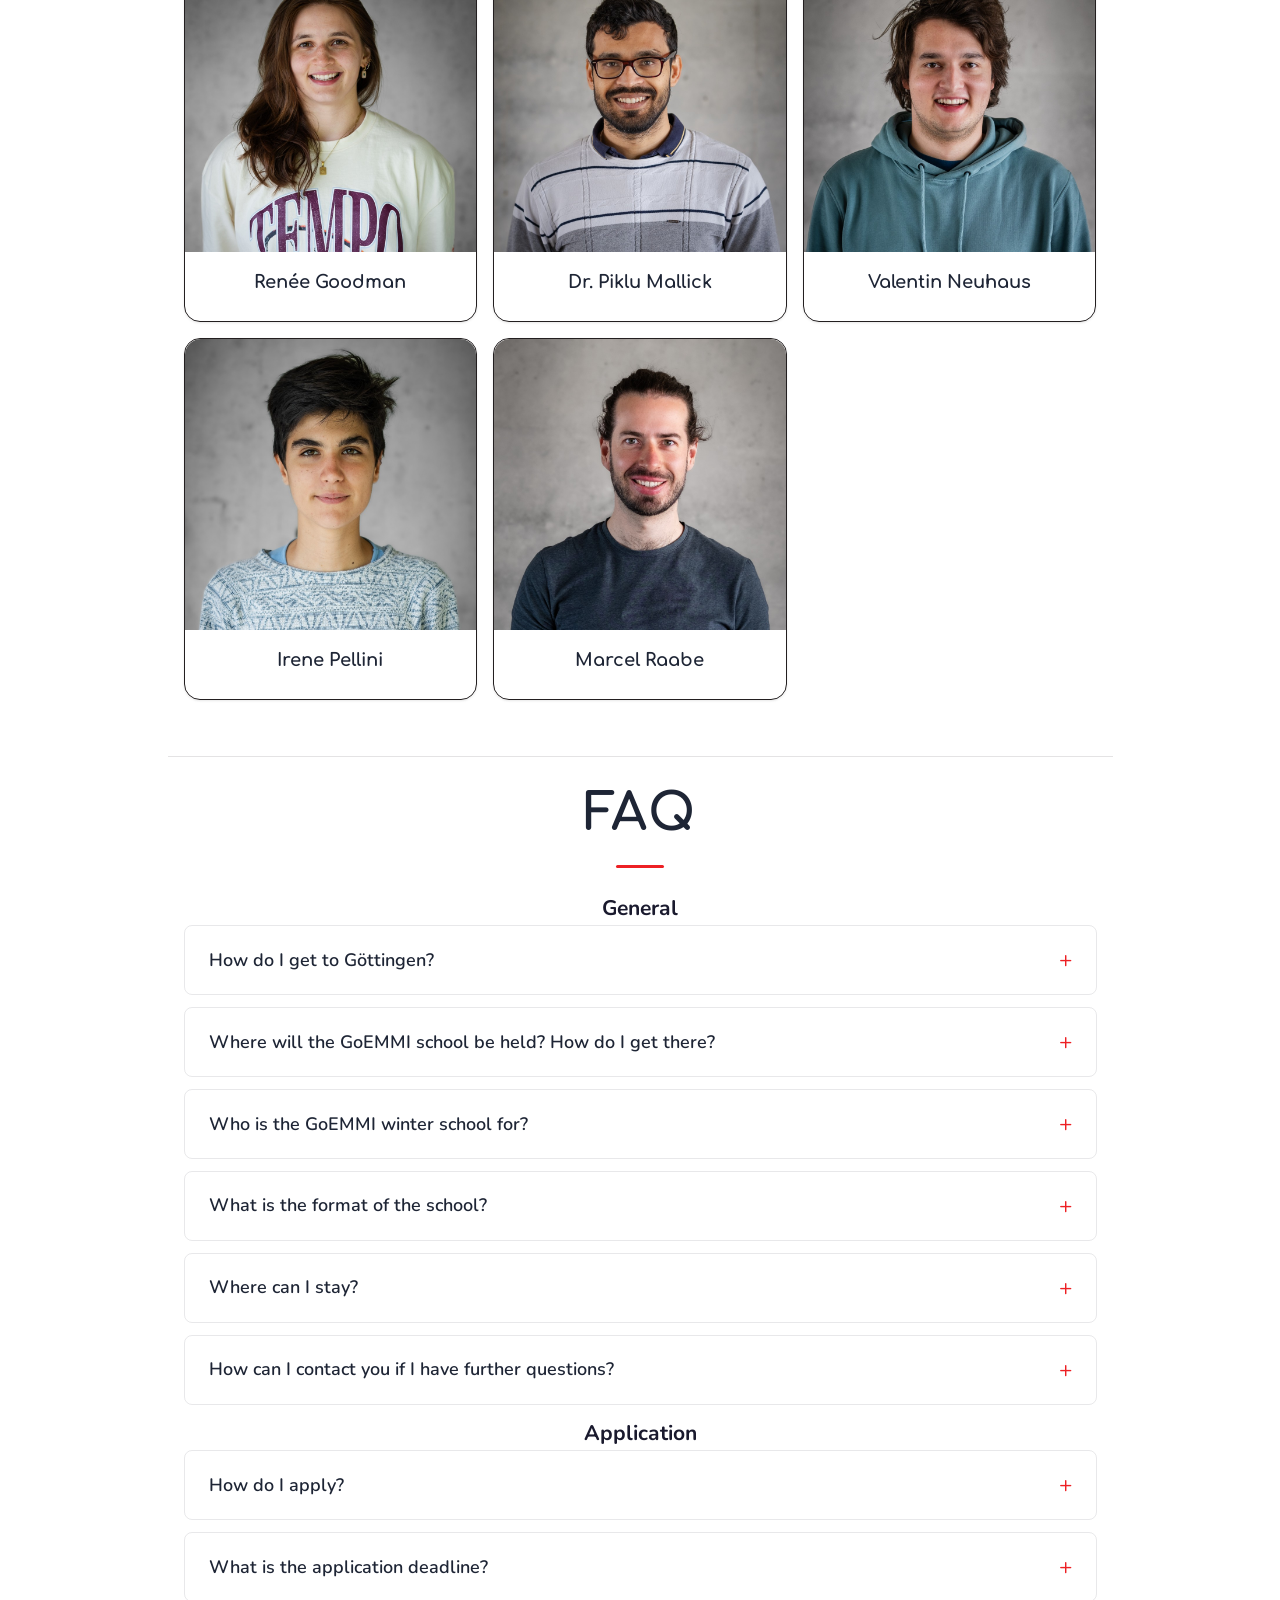
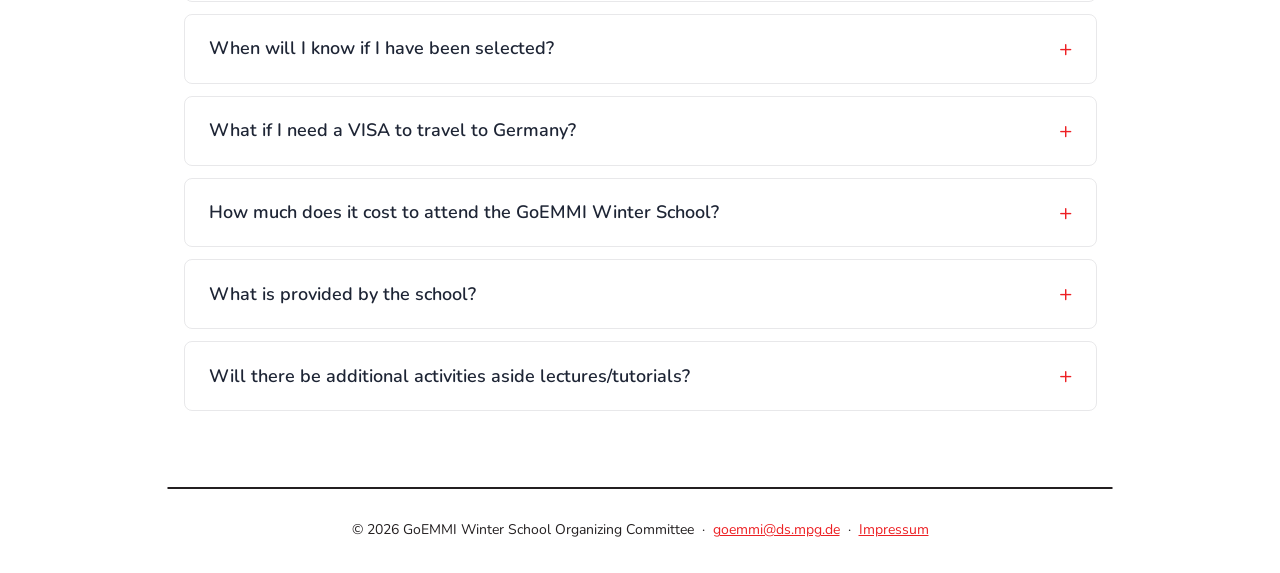
==== commit c19650e7: "Change to a scroll layout on a single page" ====
--- a/faq.html
+++ b/faq.html
@@ -1,170 +1,13 @@
 <!DOCTYPE html>
 <html lang="en">
 <head>
-    <meta charset="UTF-8">
-    <meta name="viewport" content="width=device-width, initial-scale=1.0">
-    <title>GoEMMI 2027 — Winter School</title>
-    <link rel="preconnect" href="https://fonts.googleapis.com">
-    <link rel="preconnect" href="https://fonts.gstatic.com" crossorigin>
-    <link href="https://fonts.googleapis.com/css2?family=Comfortaa:wght@400;600;700&family=Nunito:wght@300..700&family=Inter:wght@300..700&display=swap" rel="stylesheet">
-    <link rel="stylesheet" href="css/style.css">
+  <meta charset="UTF-8">
+  <title>GoEMMI 2027 — Winter School</title>
+  <link rel="canonical" href="./index.html#faq">
+  <meta http-equiv="refresh" content="0; url=./index.html#faq">
+  <script>window.location.replace('./index.html#faq');</script>
 </head>
 <body>
-    <a href="#main" class="skip-link">Skip to content</a>
-  <header>
-    <img src="resources/logos/Logo02_Blk.png" alt="GoEMMI" class="header-logo-left" loading="eager">
-    <img src="resources/logos/Text_logo_Blk.png" alt="" class="header-logo-right" aria-hidden="true" loading="eager">
-    <div class="header-text">
-      <h1><span class="acronym">GO</span>ettingen <span class="acronym">EM</span>ergent <span class="acronym">Mi</span>nds</h1>
-      <h2><span class="acronym">Winter School</span> on Learning and Computation in Brains and Machines</h2>
-      <p>Three weeks of learning, coding, and networking in <span class="acronym">Göttingen, Germany</span></p>
-    </div>
-  </header>
-
-  <!-- CALENDAR STRIP -->
-  <section class="calendar-strip" aria-label="Important dates">
-    <div class="calendar-strip-dates">
-      <span class="calendar-date-item">
-        <span class="calendar-date-label">Winter School</span>
-        <span class="calendar-date-val">Feb 15 – Mar 6, 2027</span>
-      </span>
-      
-      <span class="calendar-date-item">
-        <span class="calendar-date-label">Registration open until</span>
-        <span class="calendar-date-val">Oct 1, 2026</span>
-      </span>
-    </div>
-    <a href="https://events.gwdg.de/event/1440/registrations/1227/" target="_blank" rel="noopener noreferrer" class="calendar-strip-apply-btn">
-      <svg width="14" height="14" viewBox="0 0 24 24" fill="none" stroke="currentColor" stroke-width="2.5" aria-hidden="true"><path d="M5 12h14M12 5l7 7-7 7"/></svg>
-      Apply Now
-    </a>
-  </section>
-
-  
-
-<nav>
-        <a href="index.html">About</a>
-        <a href="speakers.html">Speakers</a>
-    
-        <a href="organizers.html">Organizers</a>
-        <a href="faq.html"aria-current="page">FAQ</a>
-    </nav>
-
-    <main id="main" class="container">
-
-        
-        <section class="faq-section">
-            <h3>General</h3>
-            <details>
-                <summary>How do I get to Göttingen?</summary>
-                <div class="faq-content">
-                    <p>Göttingen is located in central Germany in the state of Lower Saxony (<em>Niedersachsen</em>), and as such is very well connected by the Deutsche Bahn high-speed rail system. Those arriving by rail should book tickets for the <strong>Göttingen Central Station (Göttingen Bahnhof)</strong>.</p>
-                    <p>For those arriving by plane, the most convenient airport is Frankfurt International Airport (FRA) located in Frankfurt am Main. From the airport, Göttingen can be reached in ~2h via high-speed rail. The most convenient train ticket to Göttingen for those arriving by air can be booked from <em>Frankfurt Flughafen Fernbahnhof</em> which departs from inside Terminal 1 of the airport and has a direct connection to Göttingen.</p>
-                    <p><a href="https://www.ds.mpg.de/2340/contact" target="_blank">Click here for more information</a>.</p>
-                </div>
-            </details>
-
-            <details>
-                <summary>Where will the GoEMMI school be held? How do I get there?</summary>
-                <div class="faq-content">
-                    <p>The GoEMMI school is hosted by the <a href="https://www.ds.mpg.de/" target="_blank">Max Planck Institute for Dynamics and Self-Organization</a>, located at Am Faßberg on the edge of the city. The campus can be reached via a 25 minute bus ride on the 21, and 23 bus lines from the central station, and the 22 bus line from the city center.</p>
-                    <p><a href="https://www.ds.mpg.de/2340/contact" target="_blank">Click here for more information</a>.</p>
-                </div>
-            </details>
-
-            <details>
-                <summary>Who is the GoEMMI winter school for?</summary>
-                <div class="faq-content">
-                    <p>The GoEMMI Winter School is primarily aimed at late-stage Master’s students, PhD candidates, postdoctoral researchers, group leaders and professors working in areas such as computational neuroscience, statistical physics, complex dynamics, information theory, and biological or machine learning who are interested in deepening their understanding of both the theoretical and practical aspects of cognitive science.</p>
-                    <p>This said, we warmly welcome applications from anyone with an interest in the topic: please do not hesitate to apply, even if your background does not fully align with those listed above. We particularly encourage applications from individuals from underrepresented backgrounds in academia.</p>
-                </div>
-            </details>
-
-            <details>
-                <summary>What is the format of the school?</summary>
-                <div class="faq-content">
-                    <p>The school is intended to provide a mixture of theoretical and hands on experience. Students will attend a mixture of lectures, which explore relevant background information and theory in a topic, and tutorials, where students will have the opportunity to engage practically with the material and discuss topics in depth with lecturers. Students will also complete an independed project with final results presented on the last day of the school.</p>
-                </div>
-            </details>
-
-            <details>
-                <summary>Where can I stay?</summary>
-                <div class="faq-content">
-                    <p>There are many accomodation options available in Göttingen. However, we encourage students to stay at the <a href="https://www.ds.mpg.de/scientificmeetingcenter/" target="_blank">Max Planck Institute Guest house</a>, offering double rooms or a shared apartments. The Guest House is located in the southern part of the city, is connected to the train station by bus lines 61 and 21, and to the winter school venue by bus lines 21 and 22. The cost for the entire duration of the Winter School is €360.</p>
-                </div>
-            </details>
-    
-            <details>
-                <summary>How can I contact you if I have further questions?</summary>
-                <div class="faq-content">
-                    <p>If you cannot find the answer to your questions in the FAQs, you may contact the organizing team at <a href="mailto:goemmi@ds.mpg.de">goemmi@ds.mpg.de</a> &nbsp;·&nbsp; <a href="impressum.html">Impressum</a>. Please note that we are a small team -- your patience is appreciated while we work to get back to you.</p>
-            </details>
-        </section>
-
-        <section class="faq-section">
-            <h3>Application</h3>
-            <details>
-                <summary>How do I apply?</summary>
-                <div class="faq-content">
-                    <p><a href="https://events.gwdg.de/event/1440/registrations/1227/" target="_blank" rel="noopener noreferrer">Applications</a> are now open! Please have your up-to-date CV ready. You will be asked to indicate your level of confidence with programming languages and to briefly summarize your research projects related to the topic of the school. Youre carreer level will be taken into account to normalize obvious discrepancies in research experience. No reference letters are required.</p>
-                </div>
-            </details>
-            
-            <details>
-                <summary>What is the application deadline?</summary>
-                <div class="faq-content">
-                    <p>Applications will close on October 1st 2026.</p>
-                </div>
-            </details>
-
-            <details>
-                <summary>When will I know if I have been selected?</summary>
-                <div class="faq-content">
-                    <p>The list of selected students is expected to be announced at the beginning of October, providing ample time for VISA procedure, travel arrangements and planning.</p>
-                </div>
-            </details>
-
-            <details>
-                <summary>What if I need a VISA to travel to Germany?</summary>
-                <div class="faq-content">
-                    <p>You will be able to specify your VISA requirements in the application form. We’ll gladly help you as much as possible.</p>
-            </details>
-            
-            <details>
-                <summary>How much does it cost to attend the GoEMMI Winter School?</summary>
-                <div class="faq-content">
-                    <p>There is no registration fee for the GoEMMI Winter School. However, participants are responsible for their own travel and accommodation expenses.</p>
-                    <p>We believe that financial constraints should not prevent anyone from attending. Therefore, we will do our best to support selected participants with travel and accommodation costs when no alternative funding is available. If funding is a concern, please indicate this in your application.</p>
-                    <p>Accommodation at the Max Planck Guest House costs approximately €360 for a stay of three weeks.</p>
-                </div>
-            </details>
-
-            <details>
-                <summary>What is provided by the school?</summary>
-                <div class="faq-content">
-                    <p>Coffee breaks and one conference dinner are included in the program. Lunches and most dinners are not covered and must generally be paid for by the participants.</p>
-                    <p>The university canteen is conveniently located near the lecture hall and offers affordable lunch options (approximately €4 per meal). In addition, the Guest House is fully equipped with kitchens and refrigerators, allowing participants to easily prepare their own meals if they wish.</p>
-                </div>
-            </details>
-
-            <details>
-                <summary>Will there be additional activities aside lectures/tutorials?</summary>
-                <div class="faq-content">
-                    <p>The participants will be offered the opportunity to present their projects during a poster session. Additionally, there will be presentations from research groups based in Goettingen related to the topics of the winter school. Aside from the institutional program, there will be team building events and tours of the city.</p>
-                    <p>The third week of the school will feature lectures from Goettingen faculty, several laboratory tours, networking events and time to complete the projects started during the previous weeks.</p>
-                </div>
-            </details>
-            
-        </section>
-    </main>
-
-
-    <footer class="footer">
-        © 2026 GoEMMI Winter School Organizing Committee &nbsp;·&nbsp;
-        <a href="mailto:goemmi@ds.mpg.de">goemmi@ds.mpg.de</a> &nbsp;·&nbsp; <a href="impressum.html">Impressum</a>
-    </footer>
-
-
-    <script src="js/script.js"></script>
+  <p>This page has moved. <a href="./index.html#faq">Continue to GoEMMI 2027</a>.</p>
 </body>
-</html>+</html>
